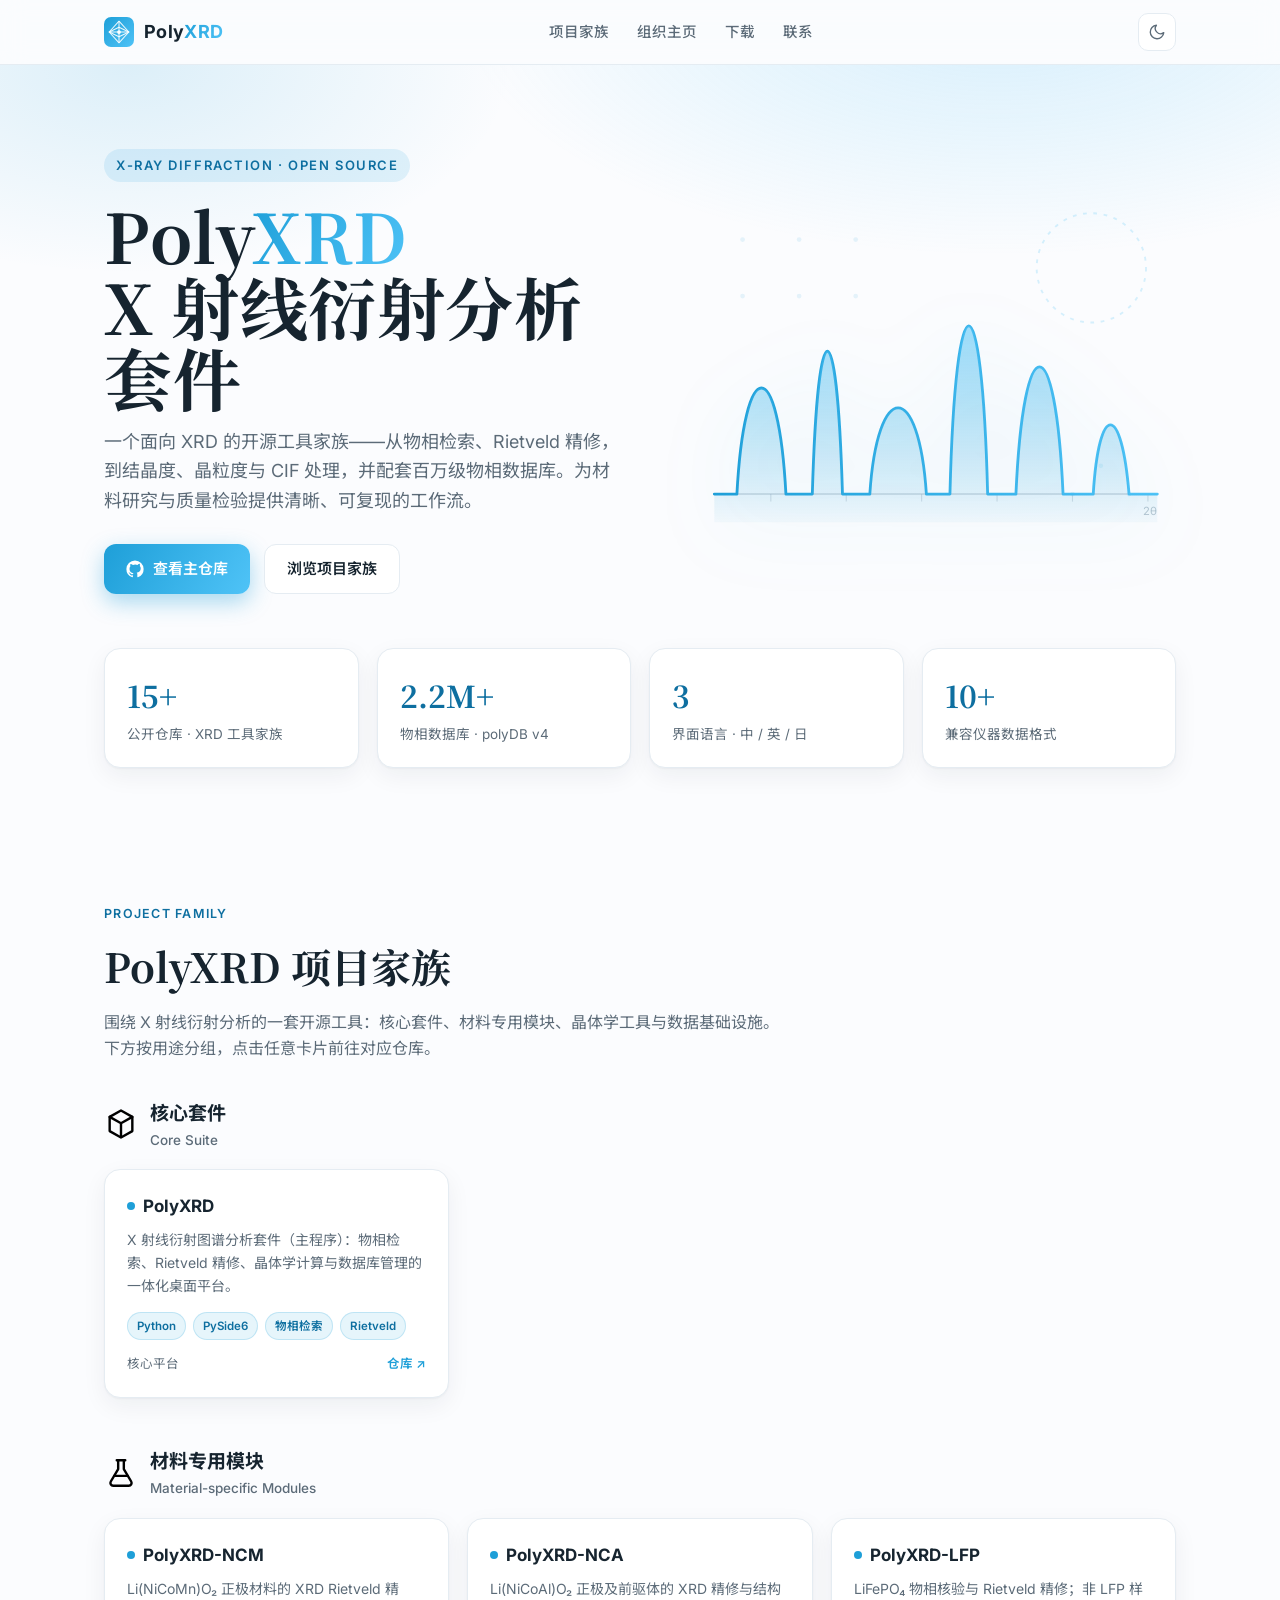
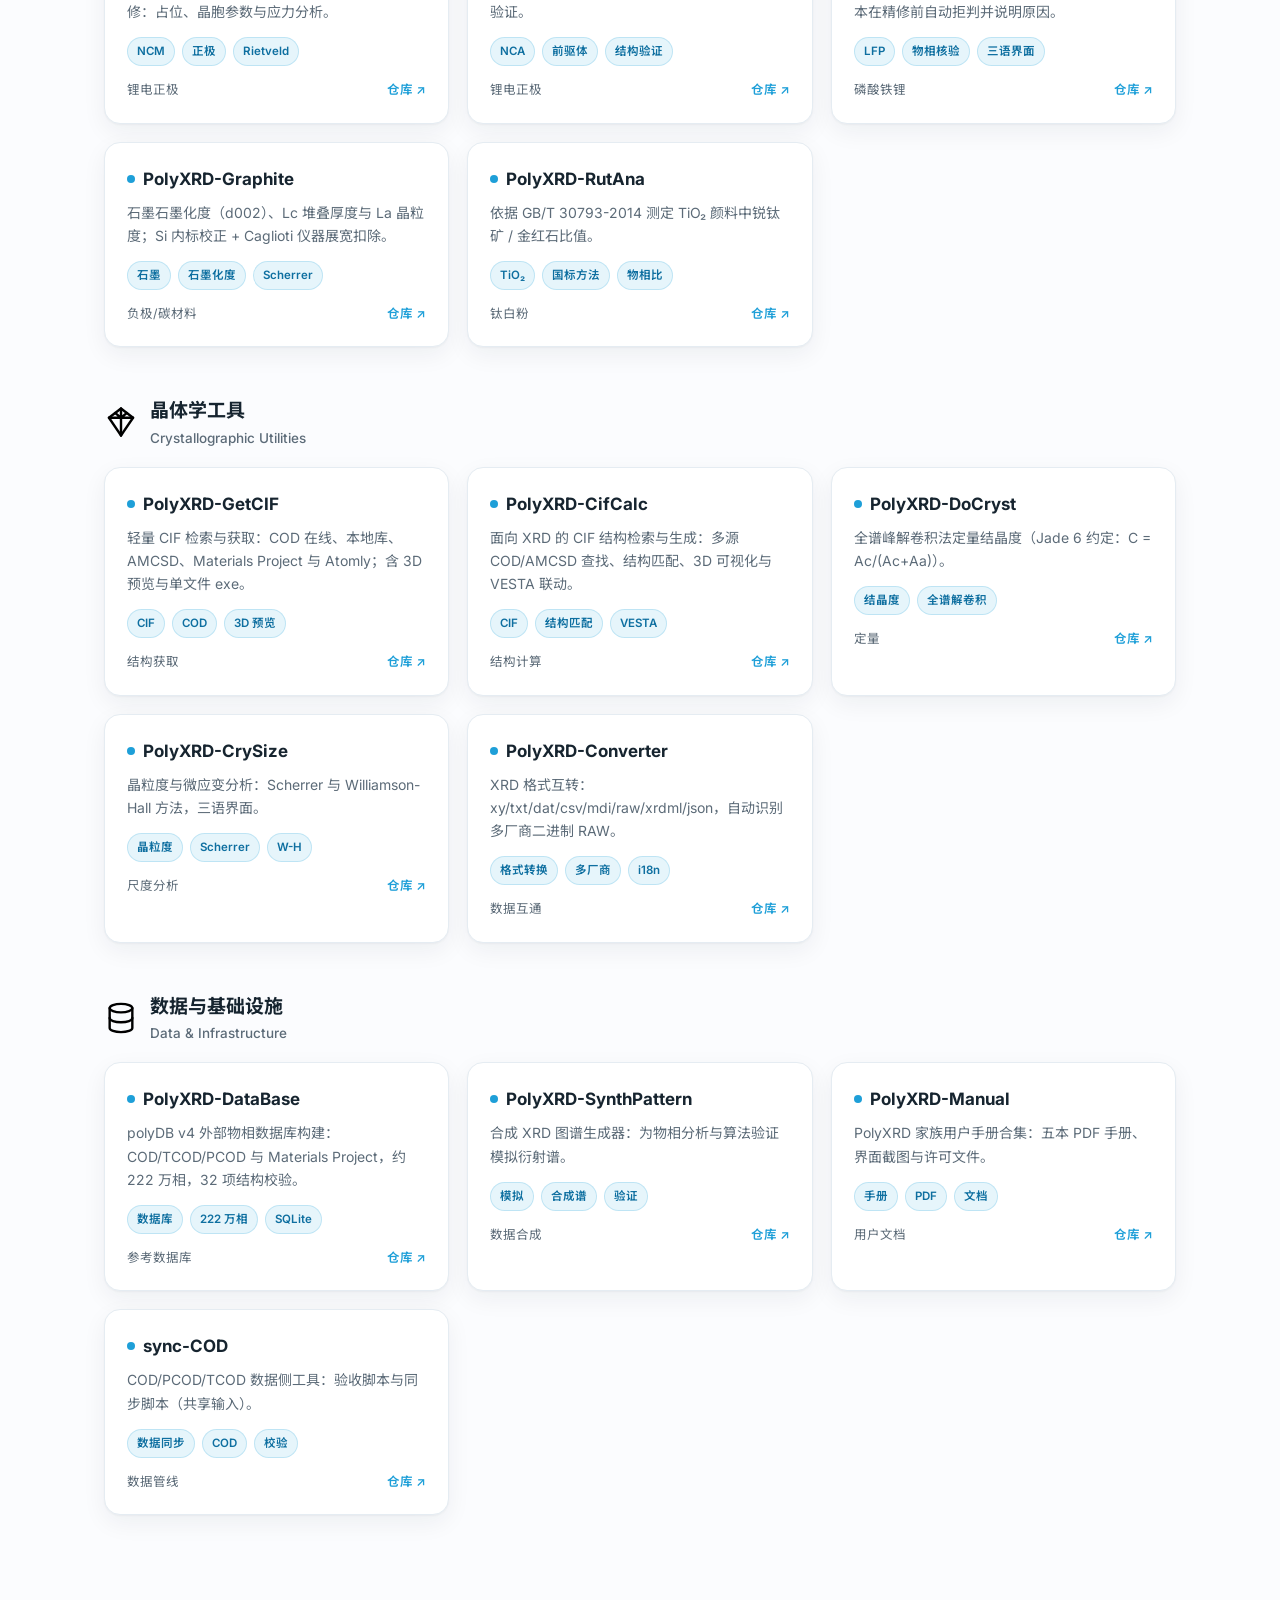
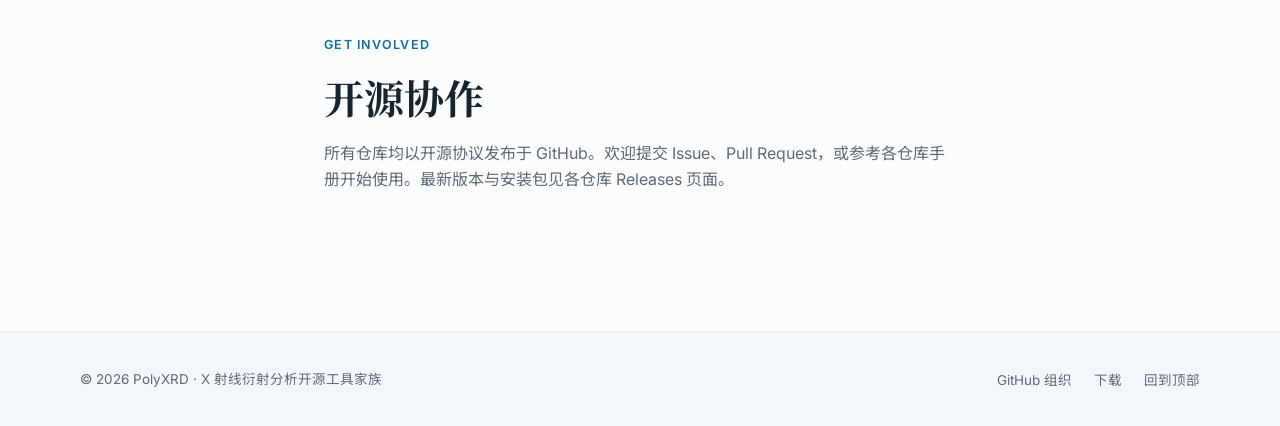
==== index.html @ 83251d1b "Initial site: PolyXRD project family showcase (GitHub Pages) Static site for the PolyXRD open-source" ====
<!DOCTYPE html>
<html lang="zh-CN">
<head>
<meta charset="utf-8">
<meta name="viewport" content="width=device-width, initial-scale=1">
<title>PolyXRD — X 射线衍射分析套件</title>
<meta name="description" content="PolyXRD 是面向 X 射线衍射（XRD）的开源工具家族：物相检索、Rietveld 精修、结晶度、晶粒度与 CIF 处理，配套百万级物相数据库。">
<link rel="icon" href="assets/img/logo.svg">
<link rel="preconnect" href="https://fonts.googleapis.com">
<link rel="preconnect" href="https://fonts.gstatic.com" crossorigin>
<link href="https://fonts.googleapis.com/css2?family=Inter:wght@400;500;600;700&family=Noto+Serif+SC:wght@600;700&family=Noto+Sans+SC:wght@400;500;700&display=swap" rel="stylesheet">
<link rel="stylesheet" href="assets/css/style.css">
</head>
<body>
<header class="site-header">
  <div class="wrap nav">
    <a class="brand" href="#top">
      <img src="assets/img/logo.svg" alt="PolyXRD logo">
      <span>Poly<b>XRD</b></span>
    </a>
    <nav class="nav-links">
      <a href="#projects">项目家族</a>
      <a href="https://github.com/PolyXRD" target="_blank" rel="noopener">组织主页</a>
      <a href="https://github.com/PolyXRD/PolyXRD/releases" target="_blank" rel="noopener">下载</a>
      <a href="#contact">联系</a>
    </nav>
    <button class="theme-btn" id="themeToggle" aria-label="切换主题">
      <svg id="iconMoon" viewBox="0 0 24 24" fill="none" stroke="currentColor" stroke-width="1.8" stroke-linecap="round" stroke-linejoin="round"><path d="M21 12.8A9 9 0 1 1 11.2 3a7 7 0 0 0 9.8 9.8z"/></svg>
    </button>
  </div>
</header>

<main id="top">
  <section class="hero">
    <div class="wrap hero-grid">
      <div class="hero-text reveal">
        <span class="eyebrow">X-Ray Diffraction · Open Source</span>
        <h1>Poly<b class="accent">XRD</b><br>X 射线衍射分析套件</h1>
        <p class="lead">一个面向 XRD 的开源工具家族——从物相检索、Rietveld 精修，到结晶度、晶粒度与 CIF 处理，并配套百万级物相数据库。为材料研究与质量检验提供清晰、可复现的工作流。</p>
        <div class="hero-actions">
          <a class="btn btn-primary" href="https://github.com/PolyXRD/PolyXRD" target="_blank" rel="noopener">
            <svg viewBox="0 0 24 24" width="18" height="18" fill="currentColor"><path d="M12 .5A11.5 11.5 0 0 0 .5 12 11.5 11.5 0 0 0 8.4 23c.6.1.8-.3.8-.6v-2c-3.2.7-3.9-1.4-3.9-1.4-.5-1.3-1.3-1.7-1.3-1.7-1-.7.1-.7.1-.7 1.2.1 1.8 1.2 1.8 1.2 1 1.8 2.7 1.3 3.4 1 .1-.8.4-1.3.7-1.6-2.6-.3-5.3-1.3-5.3-5.7 0-1.3.5-2.3 1.2-3.1-.1-.3-.5-1.5.1-3.1 0 0 1-.3 3.3 1.2a11.5 11.5 0 0 1 6 0C17.3 4.6 18.3 4.9 18.3 4.9c.6 1.6.2 2.8.1 3.1.8.8 1.2 1.8 1.2 3.1 0 4.4-2.7 5.4-5.3 5.7.4.4.8 1.1.8 2.2v3.3c0 .3.2.7.8.6A11.5 11.5 0 0 0 23.5 12 11.5 11.5 0 0 0 12 .5z"/></svg>
            查看主仓库
          </a>
          <a class="btn btn-ghost" href="#projects">浏览项目家族</a>
        </div>
      </div>
      <div class="hero-art reveal">
        <svg viewBox="0 0 520 400" xmlns="http://www.w3.org/2000/svg" role="img" aria-label="XRD diffraction pattern">
          <defs>
            <linearGradient id="area" x1="0" y1="0" x2="0" y2="1">
              <stop offset="0" stop-color="#4FC3F7" stop-opacity=".55"/>
              <stop offset="1" stop-color="#1E9FD8" stop-opacity=".04"/>
            </linearGradient>
            <linearGradient id="stroke" x1="0" y1="0" x2="1" y2="0">
              <stop offset="0" stop-color="#1E9FD8"/>
              <stop offset="1" stop-color="#4FC3F7"/>
            </linearGradient>
          </defs>
          <!-- faint lattice dots -->
          <g fill="#1E9FD8" opacity=".10">
            <circle cx="60" cy="60" r="2.5"/><circle cx="120" cy="60" r="2.5"/><circle cx="180" cy="60" r="2.5"/>
            <circle cx="60" cy="120" r="2.5"/><circle cx="120" cy="120" r="2.5"/><circle cx="180" cy="120" r="2.5"/>
            <circle cx="440" cy="300" r="2.5"/><circle cx="470" cy="330" r="2.5"/><circle cx="410" cy="330" r="2.5"/>
          </g>
          <!-- diffraction ring -->
          <circle cx="430" cy="90" r="58" fill="none" stroke="#4FC3F7" stroke-opacity=".22" stroke-width="2" stroke-dasharray="4 7"/>
          <!-- axis -->
          <line x1="30" y1="330" x2="500" y2="330" stroke="#9FB0BD" stroke-opacity=".5" stroke-width="1.5"/>
          <g stroke="#9FB0BD" stroke-opacity=".4" stroke-width="1.2">
            <line x1="90" y1="330" x2="90" y2="338"/><line x1="170" y1="330" x2="170" y2="338"/>
            <line x1="250" y1="330" x2="250" y2="338"/><line x1="330" y1="330" x2="330" y2="338"/>
            <line x1="410" y1="330" x2="410" y2="338"/><line x1="490" y1="330" x2="490" y2="338"/>
          </g>
          <text x="500" y="352" text-anchor="end" font-family="Inter,sans-serif" font-size="12" fill="#9FB0BD" opacity=".7">2θ</text>
          <!-- diffraction pattern -->
          <path d="M30,330 L54,330 C62,180 98,180 106,330 L134,330 C140,128 160,128 166,330 L195,330 C203,208 247,208 255,330 L280,330 C286,92 314,92 320,330 L350,330 C358,150 392,150 400,330 L432,330 C438,232 462,232 470,330 L500,330"
                fill="none" stroke="url(#stroke)" stroke-width="3" stroke-linecap="round" stroke-linejoin="round"/>
          <path d="M30,330 L54,330 C62,180 98,180 106,330 L134,330 C140,128 160,128 166,330 L195,330 C203,208 247,208 255,330 L280,330 C286,92 314,92 320,330 L350,330 C358,150 392,150 400,330 L432,330 C438,232 462,232 470,330 L500,330 L500,360 L30,360 Z"
                fill="url(#area)" stroke="none"/>
        </svg>
      </div>
    </div>

    <div class="wrap stats reveal">
      <div class="stat"><div class="num">15+</div><div class="lbl">公开仓库 · XRD 工具家族</div></div>
      <div class="stat"><div class="num">2.2M+</div><div class="lbl">物相数据库 · polyDB v4</div></div>
      <div class="stat"><div class="num">3</div><div class="lbl">界面语言 · 中 / 英 / 日</div></div>
      <div class="stat"><div class="num">10+</div><div class="lbl">兼容仪器数据格式</div></div>
    </div>
  </section>

  <section class="block" id="projects">
    <div class="wrap">
      <div class="section-head reveal">
        <div class="kicker">Project Family</div>
        <h2>PolyXRD 项目家族</h2>
        <p>围绕 X 射线衍射分析的一套开源工具：核心套件、材料专用模块、晶体学工具与数据基础设施。下方按用途分组，点击任意卡片前往对应仓库。</p>
      </div>

      <!-- Core -->
      <div class="group reveal">
        <div class="group-title">
          <img class="ic" src="assets/img/icon-core.svg" alt="">
          <div><h3>核心套件</h3><div class="sub">Core Suite</div></div>
        </div>
        <div class="cards">
          <div class="card">
            <h4><span class="dot"></span>PolyXRD</h4>
            <p>X 射线衍射图谱分析套件（主程序）：物相检索、Rietveld 精修、晶体学计算与数据库管理的一体化桌面平台。</p>
            <div class="chips"><span class="chip">Python</span><span class="chip">PySide6</span><span class="chip">物相检索</span><span class="chip">Rietveld</span></div>
            <div class="meta"><span>核心平台</span><a href="https://github.com/PolyXRD/PolyXRD" target="_blank" rel="noopener">仓库 ↗</a></div>
          </div>
        </div>
      </div>

      <!-- Material modules -->
      <div class="group reveal">
        <div class="group-title">
          <img class="ic" src="assets/img/icon-material.svg" alt="">
          <div><h3>材料专用模块</h3><div class="sub">Material-specific Modules</div></div>
        </div>
        <div class="cards">
          <div class="card">
            <h4><span class="dot"></span>PolyXRD-NCM</h4>
            <p>Li(NiCoMn)O₂ 正极材料的 XRD Rietveld 精修：占位、晶胞参数与应力分析。</p>
            <div class="chips"><span class="chip">NCM</span><span class="chip">正极</span><span class="chip">Rietveld</span></div>
            <div class="meta"><span>锂电正极</span><a href="https://github.com/PolyXRD/PolyXRD-NCM" target="_blank" rel="noopener">仓库 ↗</a></div>
          </div>
          <div class="card">
            <h4><span class="dot"></span>PolyXRD-NCA</h4>
            <p>Li(NiCoAl)O₂ 正极及前驱体的 XRD 精修与结构验证。</p>
            <div class="chips"><span class="chip">NCA</span><span class="chip">前驱体</span><span class="chip">结构验证</span></div>
            <div class="meta"><span>锂电正极</span><a href="https://github.com/PolyXRD/PolyXRD-NCA" target="_blank" rel="noopener">仓库 ↗</a></div>
          </div>
          <div class="card">
            <h4><span class="dot"></span>PolyXRD-LFP</h4>
            <p>LiFePO₄ 物相核验与 Rietveld 精修；非 LFP 样本在精修前自动拒判并说明原因。</p>
            <div class="chips"><span class="chip">LFP</span><span class="chip">物相核验</span><span class="chip">三语界面</span></div>
            <div class="meta"><span>磷酸铁锂</span><a href="https://github.com/PolyXRD/PolyXRD-LFP" target="_blank" rel="noopener">仓库 ↗</a></div>
          </div>
          <div class="card">
            <h4><span class="dot"></span>PolyXRD-Graphite</h4>
            <p>石墨石墨化度（d002）、Lc 堆叠厚度与 La 晶粒度；Si 内标校正 + Caglioti 仪器展宽扣除。</p>
            <div class="chips"><span class="chip">石墨</span><span class="chip">石墨化度</span><span class="chip">Scherrer</span></div>
            <div class="meta"><span>负极/碳材料</span><a href="https://github.com/PolyXRD/PolyXRD-Graphite" target="_blank" rel="noopener">仓库 ↗</a></div>
          </div>
          <div class="card">
            <h4><span class="dot"></span>PolyXRD-RutAna</h4>
            <p>依据 GB/T 30793-2014 测定 TiO₂ 颜料中锐钛矿 / 金红石比值。</p>
            <div class="chips"><span class="chip">TiO₂</span><span class="chip">国标方法</span><span class="chip">物相比</span></div>
            <div class="meta"><span>钛白粉</span><a href="https://github.com/PolyXRD/PolyXRD-RutAna" target="_blank" rel="noopener">仓库 ↗</a></div>
          </div>
        </div>
      </div>

      <!-- Crystallographic utilities -->
      <div class="group reveal">
        <div class="group-title">
          <img class="ic" src="assets/img/icon-crystal.svg" alt="">
          <div><h3>晶体学工具</h3><div class="sub">Crystallographic Utilities</div></div>
        </div>
        <div class="cards">
          <div class="card">
            <h4><span class="dot"></span>PolyXRD-GetCIF</h4>
            <p>轻量 CIF 检索与获取：COD 在线、本地库、AMCSD、Materials Project 与 Atomly；含 3D 预览与单文件 exe。</p>
            <div class="chips"><span class="chip">CIF</span><span class="chip">COD</span><span class="chip">3D 预览</span></div>
            <div class="meta"><span>结构获取</span><a href="https://github.com/PolyXRD/PolyXRD-GetCIF" target="_blank" rel="noopener">仓库 ↗</a></div>
          </div>
          <div class="card">
            <h4><span class="dot"></span>PolyXRD-CifCalc</h4>
            <p>面向 XRD 的 CIF 结构检索与生成：多源 COD/AMCSD 查找、结构匹配、3D 可视化与 VESTA 联动。</p>
            <div class="chips"><span class="chip">CIF</span><span class="chip">结构匹配</span><span class="chip">VESTA</span></div>
            <div class="meta"><span>结构计算</span><a href="https://github.com/PolyXRD/PolyXRD-CifCalc" target="_blank" rel="noopener">仓库 ↗</a></div>
          </div>
          <div class="card">
            <h4><span class="dot"></span>PolyXRD-DoCryst</h4>
            <p>全谱峰解卷积法定量结晶度（Jade 6 约定：C = Ac/(Ac+Aa)）。</p>
            <div class="chips"><span class="chip">结晶度</span><span class="chip">全谱解卷积</span></div>
            <div class="meta"><span>定量</span><a href="https://github.com/PolyXRD/PolyXRD-DoCryst" target="_blank" rel="noopener">仓库 ↗</a></div>
          </div>
          <div class="card">
            <h4><span class="dot"></span>PolyXRD-CrySize</h4>
            <p>晶粒度与微应变分析：Scherrer 与 Williamson-Hall 方法，三语界面。</p>
            <div class="chips"><span class="chip">晶粒度</span><span class="chip">Scherrer</span><span class="chip">W-H</span></div>
            <div class="meta"><span>尺度分析</span><a href="https://github.com/PolyXRD/PolyXRD-CrySize" target="_blank" rel="noopener">仓库 ↗</a></div>
          </div>
          <div class="card">
            <h4><span class="dot"></span>PolyXRD-Converter</h4>
            <p>XRD 格式互转：xy/txt/dat/csv/mdi/raw/xrdml/json，自动识别多厂商二进制 RAW。</p>
            <div class="chips"><span class="chip">格式转换</span><span class="chip">多厂商</span><span class="chip">i18n</span></div>
            <div class="meta"><span>数据互通</span><a href="https://github.com/PolyXRD/PolyXRD-Converter" target="_blank" rel="noopener">仓库 ↗</a></div>
          </div>
        </div>
      </div>

      <!-- Data & infrastructure -->
      <div class="group reveal">
        <div class="group-title">
          <img class="ic" src="assets/img/icon-data.svg" alt="">
          <div><h3>数据与基础设施</h3><div class="sub">Data &amp; Infrastructure</div></div>
        </div>
        <div class="cards">
          <div class="card">
            <h4><span class="dot"></span>PolyXRD-DataBase</h4>
            <p>polyDB v4 外部物相数据库构建：COD/TCOD/PCOD 与 Materials Project，约 222 万相，32 项结构校验。</p>
            <div class="chips"><span class="chip">数据库</span><span class="chip">222 万相</span><span class="chip">SQLite</span></div>
            <div class="meta"><span>参考数据库</span><a href="https://github.com/PolyXRD/PolyXRD-DataBase" target="_blank" rel="noopener">仓库 ↗</a></div>
          </div>
          <div class="card">
            <h4><span class="dot"></span>PolyXRD-SynthPattern</h4>
            <p>合成 XRD 图谱生成器：为物相分析与算法验证模拟衍射谱。</p>
            <div class="chips"><span class="chip">模拟</span><span class="chip">合成谱</span><span class="chip">验证</span></div>
            <div class="meta"><span>数据合成</span><a href="https://github.com/PolyXRD/PolyXRD-SynthPattern" target="_blank" rel="noopener">仓库 ↗</a></div>
          </div>
          <div class="card">
            <h4><span class="dot"></span>PolyXRD-Manual</h4>
            <p>PolyXRD 家族用户手册合集：五本 PDF 手册、界面截图与许可文件。</p>
            <div class="chips"><span class="chip">手册</span><span class="chip">PDF</span><span class="chip">文档</span></div>
            <div class="meta"><span>用户文档</span><a href="https://github.com/PolyXRD/PolyXRD-Manual" target="_blank" rel="noopener">仓库 ↗</a></div>
          </div>
          <div class="card">
            <h4><span class="dot"></span>sync-COD</h4>
            <p>COD/PCOD/TCOD 数据侧工具：验收脚本与同步脚本（共享输入）。</p>
            <div class="chips"><span class="chip">数据同步</span><span class="chip">COD</span><span class="chip">校验</span></div>
            <div class="meta"><span>数据管线</span><a href="https://github.com/PolyXRD/sync-COD" target="_blank" rel="noopener">仓库 ↗</a></div>
          </div>
        </div>
      </div>
    </div>
  </section>

  <section class="block" id="contact" style="padding-top:0">
    <div class="wrap section-head reveal">
      <div class="kicker">Get Involved</div>
      <h2>开源协作</h2>
      <p>所有仓库均以开源协议发布于 GitHub。欢迎提交 Issue、Pull Request，或参考各仓库手册开始使用。最新版本与安装包见各仓库 Releases 页面。</p>
    </div>
  </section>
</main>

<footer class="site-footer">
  <div class="wrap foot">
    <div class="copy">© <span id="year"></span> PolyXRD · X 射线衍射分析开源工具家族</div>
    <div>
      <a href="https://github.com/PolyXRD" target="_blank" rel="noopener">GitHub 组织</a>
      <a href="https://github.com/PolyXRD/PolyXRD/releases" target="_blank" rel="noopener">下载</a>
      <a href="#top">回到顶部</a>
    </div>
  </div>
</footer>

<script src="assets/js/main.js"></script>
</body>
</html>
---- assets/css/style.css ----
/* ===== PolyXRD site — elegant, minimal, responsive ===== */
:root{
  --bg:#FBFCFE; --surface:#FFFFFF; --surface-2:#F3F7FB;
  --text:#16242F; --muted:#5C6B78; --border:#E5ECF2;
  --brand:#1E9FD8; --brand-2:#4FC3F7; --brand-ink:#0E6FA0;
  --shadow:0 1px 2px rgba(16,36,47,.04),0 8px 24px rgba(16,36,47,.06);
  --shadow-lg:0 12px 40px rgba(16,36,47,.10);
  --radius:16px; --maxw:1120px;
  --serif:"Noto Serif SC",Georgia,"Songti SC",serif;
  --sans:"Inter","Noto Sans SC",system-ui,-apple-system,"Segoe UI",Roboto,"PingFang SC","Microsoft YaHei",sans-serif;
}
[data-theme="dark"]{
  --bg:#0E151B; --surface:#151F27; --surface-2:#1B2730;
  --text:#E7EEF3; --muted:#9FB0BD; --border:#243340;
  --brand:#49B6EE; --brand-2:#7FD5F9; --brand-ink:#9BDCF7;
  --shadow:0 1px 2px rgba(0,0,0,.3),0 10px 30px rgba(0,0,0,.35);
  --shadow-lg:0 16px 50px rgba(0,0,0,.5);
}
*{box-sizing:border-box}
html{scroll-behavior:smooth}
body{
  margin:0;font-family:var(--sans);background:var(--bg);color:var(--text);
  line-height:1.65;-webkit-font-smoothing:antialiased;transition:background .3s,color .3s;
}
a{color:inherit;text-decoration:none}
.wrap{max-width:var(--maxw);margin:0 auto;padding:0 24px}

/* header */
.site-header{position:sticky;top:0;z-index:50;backdrop-filter:saturate(160%) blur(12px);
  background:color-mix(in srgb,var(--bg) 82%,transparent);
  border-bottom:1px solid var(--border);transition:background .3s,border-color .3s}
.nav{display:flex;align-items:center;justify-content:space-between;height:64px}
.brand{display:flex;align-items:center;gap:10px;font-weight:700;font-size:18px;letter-spacing:.3px}
.brand img{width:30px;height:30px}
.brand b{background:linear-gradient(120deg,var(--brand),var(--brand-2));-webkit-background-clip:text;background-clip:text;color:transparent}
.nav-links{display:flex;gap:28px;align-items:center}
.nav-links a{color:var(--muted);font-size:14.5px;font-weight:500;transition:color .2s}
.nav-links a:hover{color:var(--brand)}
.theme-btn{width:38px;height:38px;border-radius:10px;border:1px solid var(--border);
  background:var(--surface);cursor:pointer;display:grid;place-items:center;color:var(--muted);transition:.2s}
.theme-btn:hover{color:var(--brand);border-color:var(--brand)}
.theme-btn svg{width:18px;height:18px}

/* hero */
.hero{position:relative;overflow:hidden;padding:84px 0 64px}
.hero::before{content:"";position:absolute;inset:0;
  background:radial-gradient(900px 420px at 78% -8%,color-mix(in srgb,var(--brand-2) 22%,transparent),transparent 60%),
             radial-gradient(700px 380px at 10% 0%,color-mix(in srgb,var(--brand) 14%,transparent),transparent 55%);
  pointer-events:none}
.hero-grid{position:relative;display:grid;grid-template-columns:1.05fr .95fr;gap:40px;align-items:center}
.eyebrow{display:inline-flex;align-items:center;gap:8px;font-size:13px;font-weight:600;letter-spacing:.12em;
  text-transform:uppercase;color:var(--brand-ink);background:color-mix(in srgb,var(--brand) 12%,transparent);
  padding:6px 12px;border-radius:999px}
.hero h1{font-family:var(--serif);font-weight:700;font-size:clamp(40px,6vw,68px);line-height:1.04;margin:18px 0 14px;letter-spacing:.5px}
.hero h1 .accent{background:linear-gradient(120deg,var(--brand),var(--brand-2));-webkit-background-clip:text;background-clip:text;color:transparent}
.hero p.lead{font-size:18px;color:var(--muted);max-width:520px;margin:0 0 28px}
.hero-actions{display:flex;gap:14px;flex-wrap:wrap}
.btn{display:inline-flex;align-items:center;gap:9px;padding:12px 22px;border-radius:12px;font-weight:600;font-size:15px;transition:.2s;cursor:pointer}
.btn-primary{background:linear-gradient(120deg,var(--brand),var(--brand-2));color:#fff;box-shadow:0 8px 22px color-mix(in srgb,var(--brand) 38%,transparent)}
.btn-primary:hover{transform:translateY(-2px);box-shadow:0 12px 30px color-mix(in srgb,var(--brand) 45%,transparent)}
.btn-ghost{border:1px solid var(--border);background:var(--surface);color:var(--text)}
.btn-ghost:hover{border-color:var(--brand);color:var(--brand)}
.hero-art{position:relative}
.hero-art svg{width:100%;height:auto;display:block;filter:drop-shadow(0 18px 40px color-mix(in srgb,var(--brand) 18%,transparent))}

/* stats */
.stats{display:grid;grid-template-columns:repeat(4,1fr);gap:18px;margin-top:54px}
.stat{background:var(--surface);border:1px solid var(--border);border-radius:var(--radius);padding:22px;box-shadow:var(--shadow)}
.stat .num{font-family:var(--serif);font-size:30px;font-weight:700;color:var(--brand-ink)}
.stat .lbl{color:var(--muted);font-size:13.5px;margin-top:2px}

/* sections */
section.block{padding:72px 0}
.section-head{margin-bottom:36px;max-width:680px}
.section-head .kicker{color:var(--brand-ink);font-weight:600;letter-spacing:.1em;text-transform:uppercase;font-size:12.5px}
.section-head h2{font-family:var(--serif);font-size:clamp(28px,3.4vw,40px);margin:8px 0 10px;font-weight:700}
.section-head p{color:var(--muted);font-size:16px;margin:0}

.group{margin-bottom:48px}
.group-title{display:flex;align-items:center;gap:12px;margin-bottom:18px}
.group-title .ic{width:34px;height:34px;flex:none;color:var(--brand)}
.group-title h3{font-size:19px;margin:0;font-weight:700}
.group-title .sub{color:var(--muted);font-size:13.5px;font-weight:500}

.cards{display:grid;grid-template-columns:repeat(3,1fr);gap:18px}
.card{background:var(--surface);border:1px solid var(--border);border-radius:var(--radius);padding:22px;
  box-shadow:var(--shadow);transition:transform .25s,box-shadow .25s,border-color .25s;position:relative;overflow:hidden}
.card::after{content:"";position:absolute;left:0;top:0;height:3px;width:0;background:linear-gradient(90deg,var(--brand),var(--brand-2));transition:width .3s}
.card:hover{transform:translateY(-4px);box-shadow:var(--shadow-lg);border-color:color-mix(in srgb,var(--brand) 45%,var(--border))}
.card:hover::after{width:100%}
.card h4{margin:0 0 8px;font-size:17px;font-weight:700;display:flex;align-items:center;gap:8px}
.card h4 .dot{width:8px;height:8px;border-radius:50%;background:var(--brand);flex:none}
.card p{color:var(--muted);font-size:14px;margin:0 0 14px;min-height:42px}
.chips{display:flex;flex-wrap:wrap;gap:7px}
.chip{font-size:11.5px;font-weight:600;color:var(--brand-ink);background:color-mix(in srgb,var(--brand) 11%,transparent);
  padding:4px 9px;border-radius:999px;border:1px solid color-mix(in srgb,var(--brand) 20%,transparent)}
.card .meta{display:flex;align-items:center;justify-content:space-between;margin-top:14px;font-size:12.5px;color:var(--muted)}
.card .meta a{color:var(--brand);font-weight:600}

/* footer */
.site-footer{border-top:1px solid var(--border);background:var(--surface-2);margin-top:30px}
.foot{display:flex;flex-wrap:wrap;gap:24px;justify-content:space-between;align-items:center;padding:34px 0}
.foot .copy{color:var(--muted);font-size:13.5px}
.foot a{color:var(--muted);font-size:13.5px;margin-left:18px}
.foot a:hover{color:var(--brand)}

.reveal{opacity:0;transform:translateY(18px);transition:opacity .6s ease,transform .6s ease}
.reveal.in{opacity:1;transform:none}

@media(max-width:900px){
  .hero-grid{grid-template-columns:1fr;gap:28px}
  .hero-art{order:-1;max-width:420px}
  .cards{grid-template-columns:1fr 1fr}
  .stats{grid-template-columns:1fr 1fr}
  .nav-links{display:none}
}
@media(max-width:560px){
  .cards{grid-template-columns:1fr}
  .stats{grid-template-columns:1fr 1fr}
  .hero{padding:54px 0 40px}
}
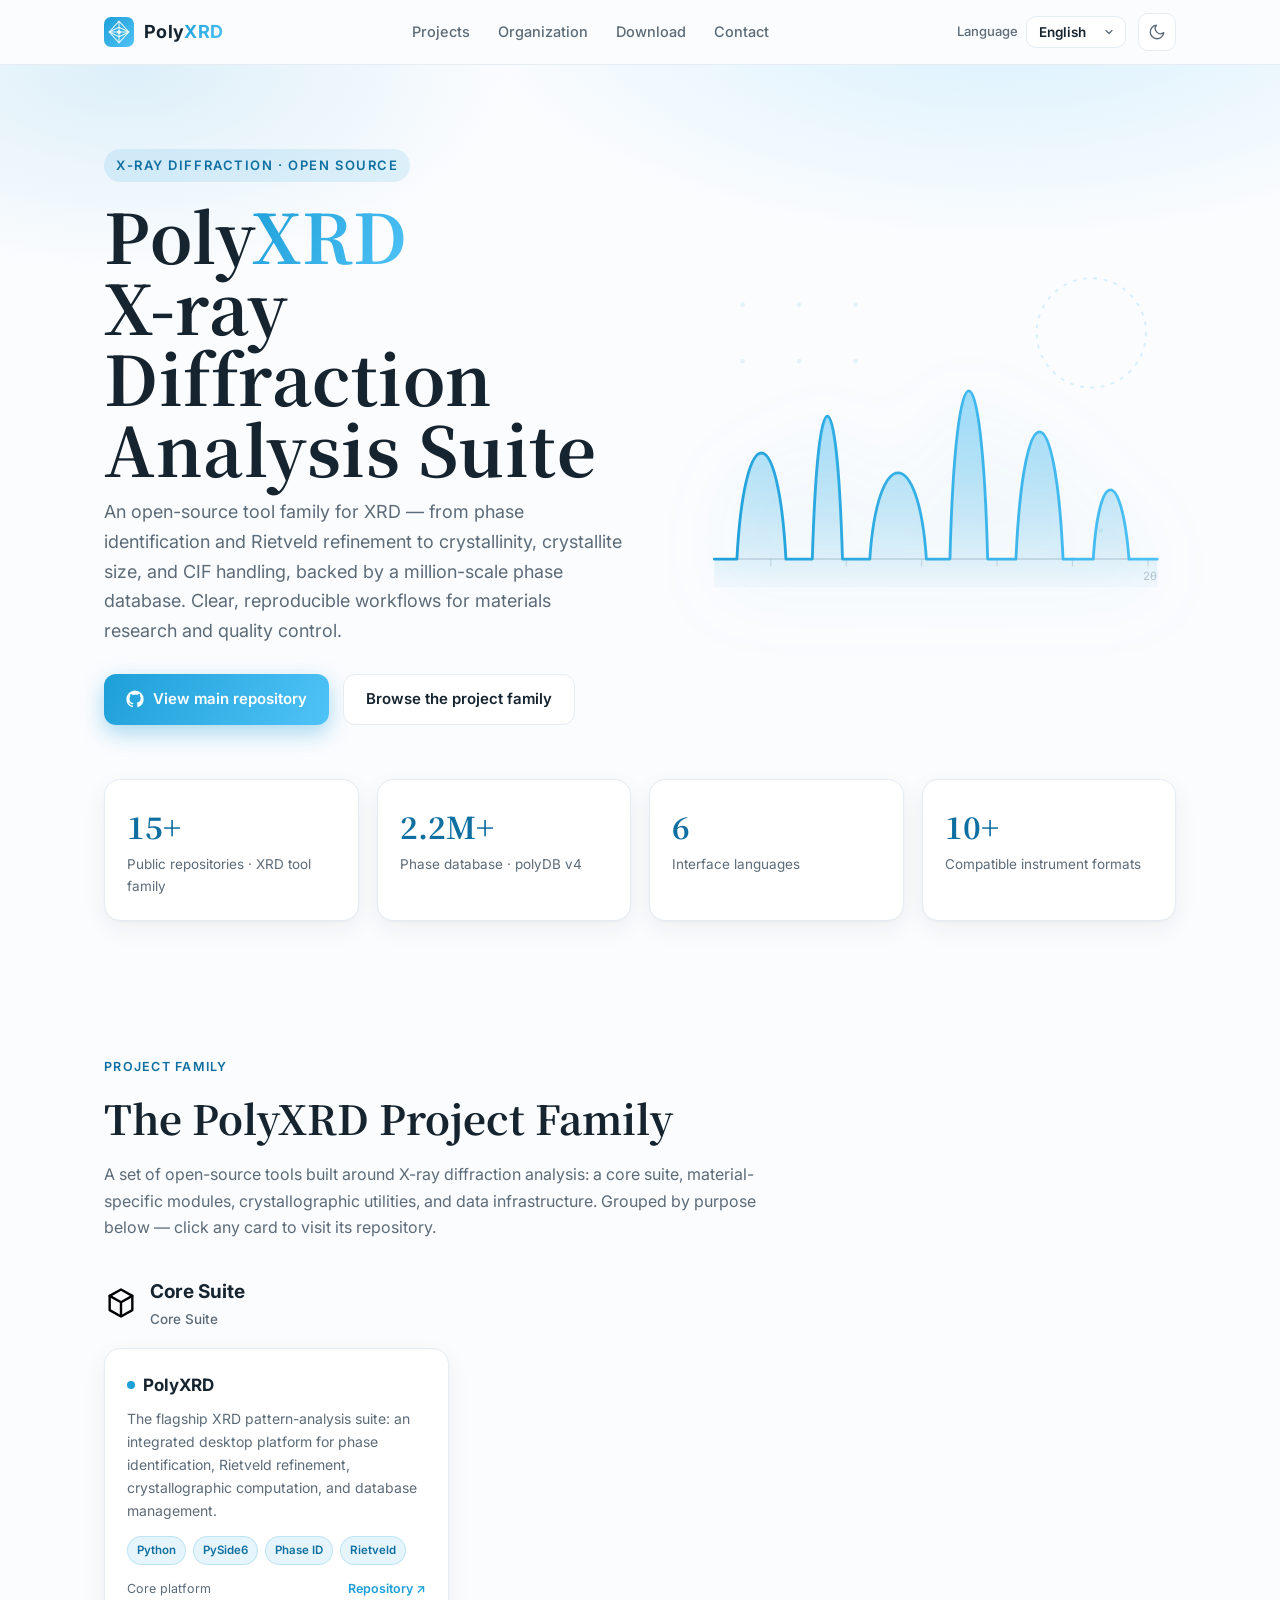
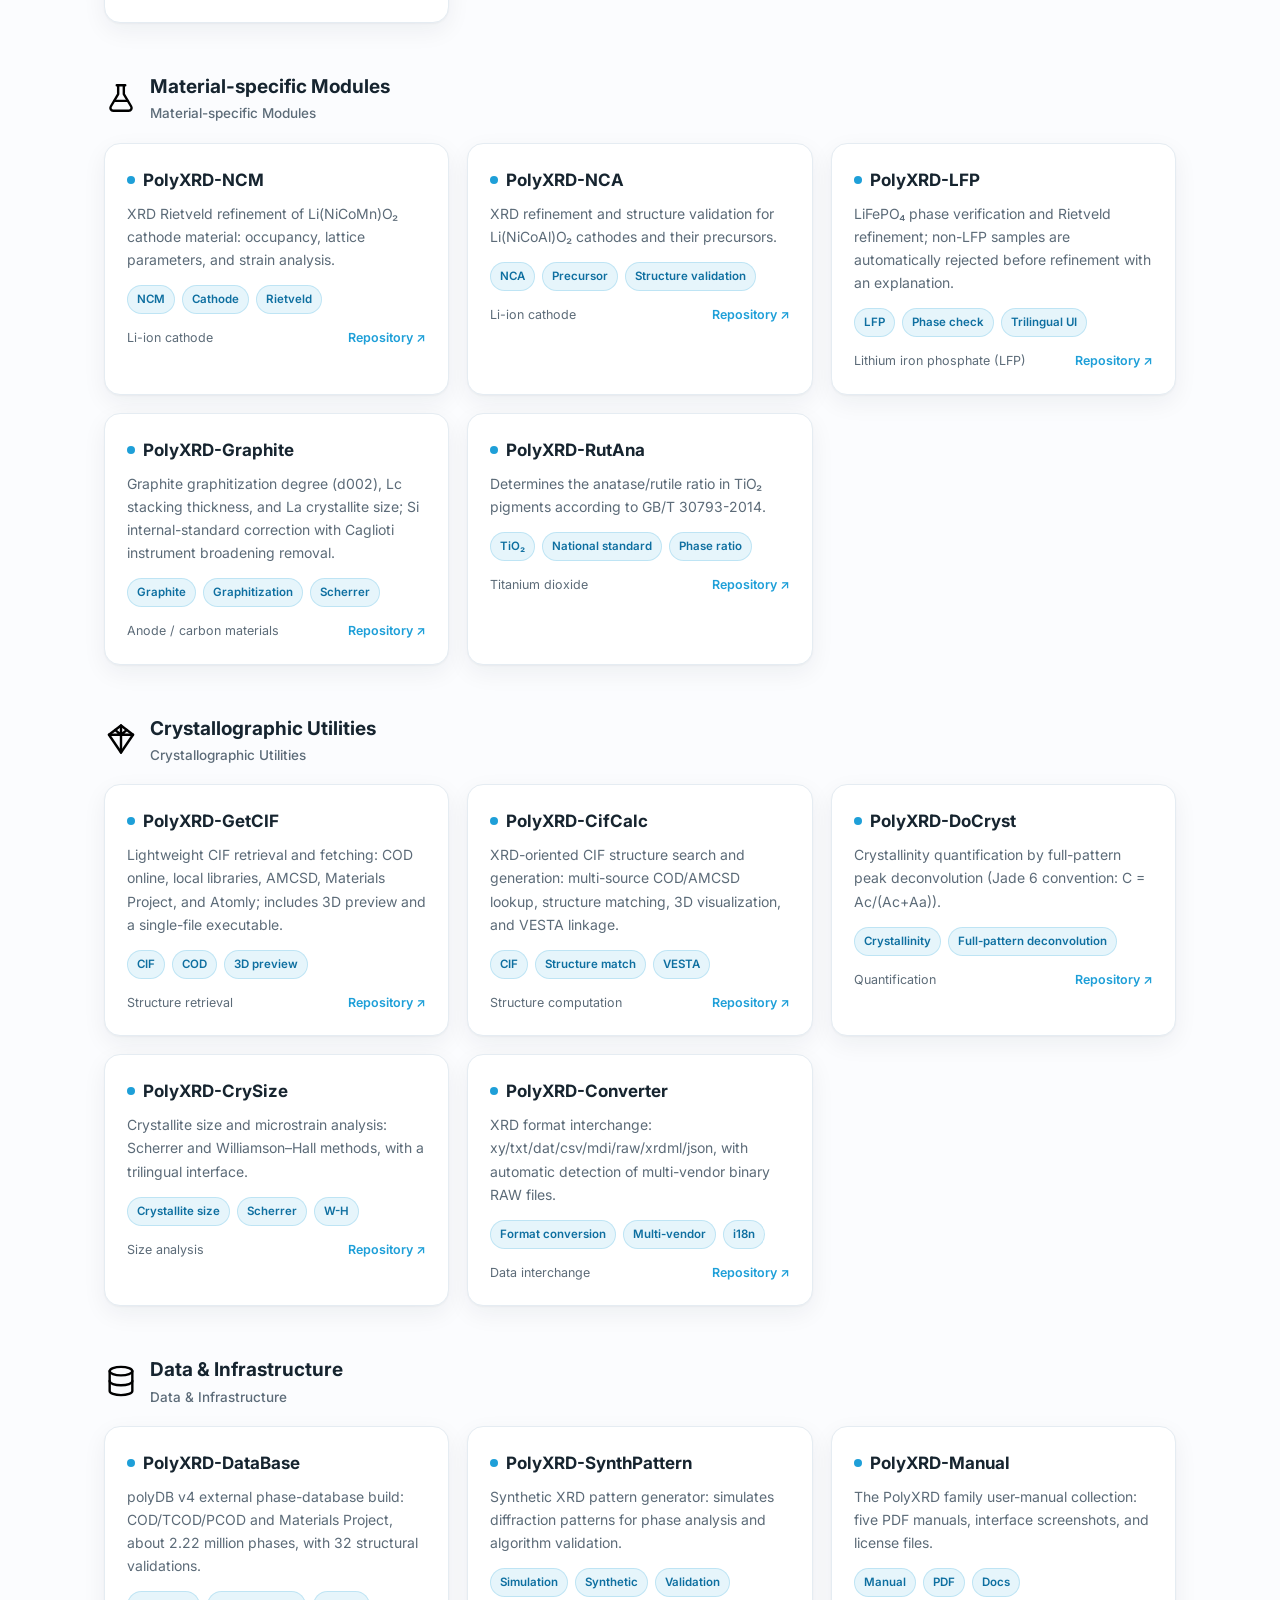
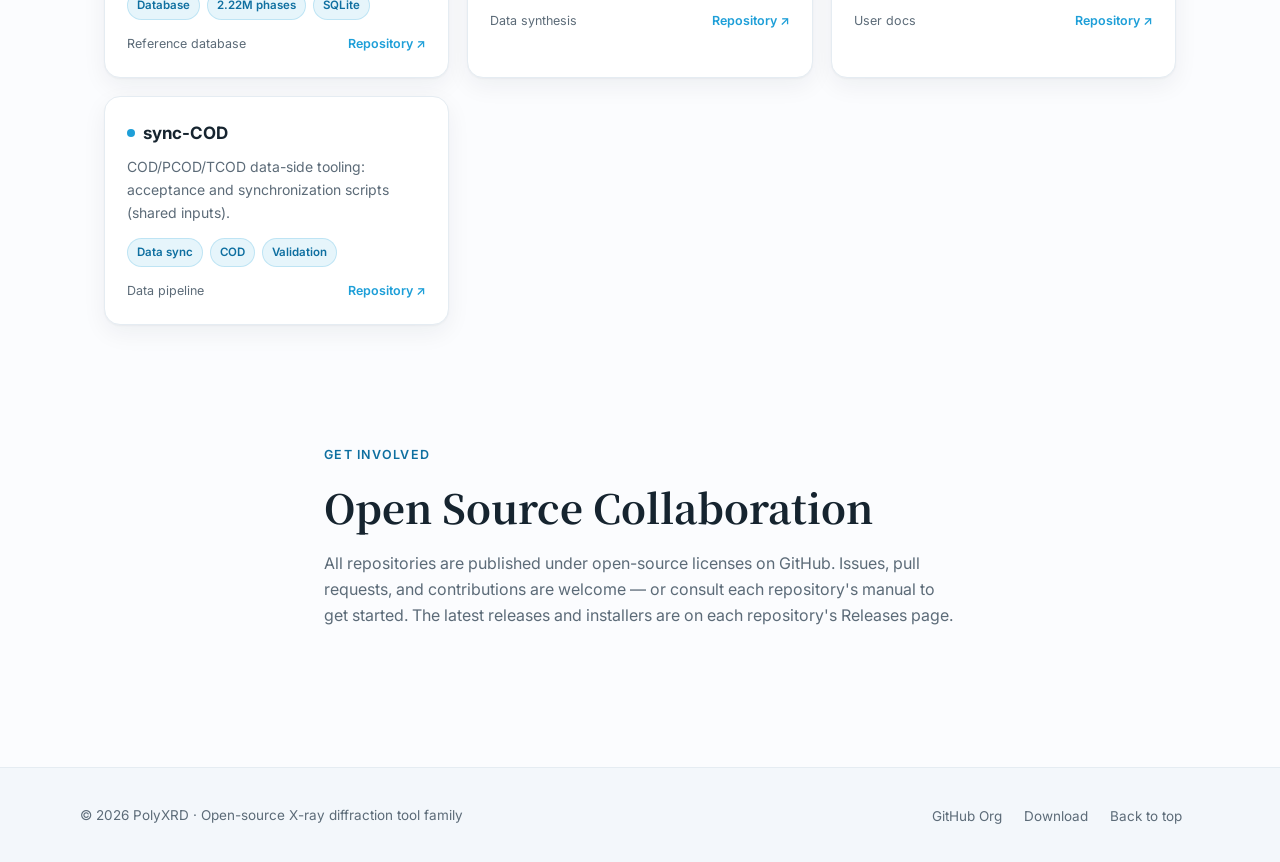
==== commit 1c9a1e5d: "Add multilingual UI (en/zh/ja/de/fr/ar) with language switcher and RTL support Default language is E" ====
--- a/index.html
+++ b/index.html
@@ -1,14 +1,14 @@
 <!DOCTYPE html>
-<html lang="zh-CN">
+<html lang="en">
 <head>
 <meta charset="utf-8">
 <meta name="viewport" content="width=device-width, initial-scale=1">
-<title>PolyXRD — X 射线衍射分析套件</title>
-<meta name="description" content="PolyXRD 是面向 X 射线衍射（XRD）的开源工具家族：物相检索、Rietveld 精修、结晶度、晶粒度与 CIF 处理，配套百万级物相数据库。">
+<title data-i18n="meta_title">PolyXRD — X-ray Diffraction Analysis Suite</title>
+<meta name="description" data-i18n-attr="content:meta_desc" content="PolyXRD is an open-source family of tools for X-ray diffraction (XRD): phase identification, Rietveld refinement, crystallinity, crystallite size, and CIF handling, backed by a million-scale phase database.">
 <link rel="icon" href="assets/img/logo.svg">
 <link rel="preconnect" href="https://fonts.googleapis.com">
 <link rel="preconnect" href="https://fonts.gstatic.com" crossorigin>
-<link href="https://fonts.googleapis.com/css2?family=Inter:wght@400;500;600;700&family=Noto+Serif+SC:wght@600;700&family=Noto+Sans+SC:wght@400;500;700&display=swap" rel="stylesheet">
+<link href="https://fonts.googleapis.com/css2?family=Inter:wght@400;500;600;700&family=Noto+Serif+SC:wght@600;700&family=Noto+Sans+SC:wght@400;500;700&family=Noto+Sans+JP:wght@400;500;700&family=Noto+Sans+Arabic:wght@400;500;700&display=swap" rel="stylesheet">
 <link rel="stylesheet" href="assets/css/style.css">
 </head>
 <body>
@@ -19,14 +19,27 @@
       <span>Poly<b>XRD</b></span>
     </a>
     <nav class="nav-links">
-      <a href="#projects">项目家族</a>
-      <a href="https://github.com/PolyXRD" target="_blank" rel="noopener">组织主页</a>
-      <a href="https://github.com/PolyXRD/PolyXRD/releases" target="_blank" rel="noopener">下载</a>
-      <a href="#contact">联系</a>
+      <a href="#projects" data-i18n="nav_projects">Projects</a>
+      <a href="https://github.com/PolyXRD" target="_blank" rel="noopener" data-i18n="nav_org">Organization</a>
+      <a href="https://github.com/PolyXRD/PolyXRD/releases" target="_blank" rel="noopener" data-i18n="nav_download">Download</a>
+      <a href="#contact" data-i18n="nav_contact">Contact</a>
     </nav>
-    <button class="theme-btn" id="themeToggle" aria-label="切换主题">
-      <svg id="iconMoon" viewBox="0 0 24 24" fill="none" stroke="currentColor" stroke-width="1.8" stroke-linecap="round" stroke-linejoin="round"><path d="M21 12.8A9 9 0 1 1 11.2 3a7 7 0 0 0 9.8 9.8z"/></svg>
-    </button>
+    <div class="header-tools">
+      <label class="lang-switch">
+        <span class="lang-label" data-i18n="lang_label">Language</span>
+        <select id="langSelect" aria-label="Language">
+          <option value="en">English</option>
+          <option value="zh">中文</option>
+          <option value="ja">日本語</option>
+          <option value="de">Deutsch</option>
+          <option value="fr">Français</option>
+          <option value="ar">العربية</option>
+        </select>
+      </label>
+      <button class="theme-btn" id="themeToggle" aria-label="Toggle theme">
+        <svg id="iconMoon" viewBox="0 0 24 24" fill="none" stroke="currentColor" stroke-width="1.8" stroke-linecap="round" stroke-linejoin="round"><path d="M21 12.8A9 9 0 1 1 11.2 3a7 7 0 0 0 9.8 9.8z"/></svg>
+      </button>
+    </div>
   </div>
 </header>
 
@@ -34,15 +47,15 @@
   <section class="hero">
     <div class="wrap hero-grid">
       <div class="hero-text reveal">
-        <span class="eyebrow">X-Ray Diffraction · Open Source</span>
-        <h1>Poly<b class="accent">XRD</b><br>X 射线衍射分析套件</h1>
-        <p class="lead">一个面向 XRD 的开源工具家族——从物相检索、Rietveld 精修，到结晶度、晶粒度与 CIF 处理，并配套百万级物相数据库。为材料研究与质量检验提供清晰、可复现的工作流。</p>
+        <span class="eyebrow" data-i18n="hero_eyebrow">X-Ray Diffraction · Open Source</span>
+        <h1 data-i18n-html="hero_title">Poly<b class="accent">XRD</b><br>X-ray Diffraction Analysis Suite</h1>
+        <p class="lead" data-i18n="hero_lead">An open-source tool family for XRD — from phase identification and Rietveld refinement to crystallinity, crystallite size, and CIF handling, backed by a million-scale phase database. Clear, reproducible workflows for materials research and quality control.</p>
         <div class="hero-actions">
           <a class="btn btn-primary" href="https://github.com/PolyXRD/PolyXRD" target="_blank" rel="noopener">
             <svg viewBox="0 0 24 24" width="18" height="18" fill="currentColor"><path d="M12 .5A11.5 11.5 0 0 0 .5 12 11.5 11.5 0 0 0 8.4 23c.6.1.8-.3.8-.6v-2c-3.2.7-3.9-1.4-3.9-1.4-.5-1.3-1.3-1.7-1.3-1.7-1-.7.1-.7.1-.7 1.2.1 1.8 1.2 1.8 1.2 1 1.8 2.7 1.3 3.4 1 .1-.8.4-1.3.7-1.6-2.6-.3-5.3-1.3-5.3-5.7 0-1.3.5-2.3 1.2-3.1-.1-.3-.5-1.5.1-3.1 0 0 1-.3 3.3 1.2a11.5 11.5 0 0 1 6 0C17.3 4.6 18.3 4.9 18.3 4.9c.6 1.6.2 2.8.1 3.1.8.8 1.2 1.8 1.2 3.1 0 4.4-2.7 5.4-5.3 5.7.4.4.8 1.1.8 2.2v3.3c0 .3.2.7.8.6A11.5 11.5 0 0 0 23.5 12 11.5 11.5 0 0 0 12 .5z"/></svg>
-            查看主仓库
+            <span data-i18n="btn_main">View main repository</span>
           </a>
-          <a class="btn btn-ghost" href="#projects">浏览项目家族</a>
+          <a class="btn btn-ghost" href="#projects" data-i18n="btn_browse">Browse the project family</a>
         </div>
       </div>
       <div class="hero-art reveal">
@@ -83,33 +96,33 @@
     </div>
 
     <div class="wrap stats reveal">
-      <div class="stat"><div class="num">15+</div><div class="lbl">公开仓库 · XRD 工具家族</div></div>
-      <div class="stat"><div class="num">2.2M+</div><div class="lbl">物相数据库 · polyDB v4</div></div>
-      <div class="stat"><div class="num">3</div><div class="lbl">界面语言 · 中 / 英 / 日</div></div>
-      <div class="stat"><div class="num">10+</div><div class="lbl">兼容仪器数据格式</div></div>
+      <div class="stat"><div class="num">15+</div><div class="lbl" data-i18n="stat_repos_lbl">Public repositories · XRD tool family</div></div>
+      <div class="stat"><div class="num">2.2M+</div><div class="lbl" data-i18n="stat_db_lbl">Phase database · polyDB v4</div></div>
+      <div class="stat"><div class="num">6</div><div class="lbl" data-i18n="stat_langs_lbl">Interface languages</div></div>
+      <div class="stat"><div class="num">10+</div><div class="lbl" data-i18n="stat_inst_lbl">Compatible instrument formats</div></div>
     </div>
   </section>
 
   <section class="block" id="projects">
     <div class="wrap">
       <div class="section-head reveal">
-        <div class="kicker">Project Family</div>
-        <h2>PolyXRD 项目家族</h2>
-        <p>围绕 X 射线衍射分析的一套开源工具：核心套件、材料专用模块、晶体学工具与数据基础设施。下方按用途分组，点击任意卡片前往对应仓库。</p>
+        <div class="kicker" data-i18n="projects_kicker">Project Family</div>
+        <h2 data-i18n="projects_title">The PolyXRD Project Family</h2>
+        <p data-i18n="projects_desc">A set of open-source tools built around X-ray diffraction analysis: a core suite, material-specific modules, crystallographic utilities, and data infrastructure. Grouped by purpose below — click any card to visit its repository.</p>
       </div>
 
       <!-- Core -->
       <div class="group reveal">
         <div class="group-title">
           <img class="ic" src="assets/img/icon-core.svg" alt="">
-          <div><h3>核心套件</h3><div class="sub">Core Suite</div></div>
+          <div><h3 data-i18n="core_title">Core Suite</h3><div class="sub">Core Suite</div></div>
         </div>
         <div class="cards">
           <div class="card">
             <h4><span class="dot"></span>PolyXRD</h4>
-            <p>X 射线衍射图谱分析套件（主程序）：物相检索、Rietveld 精修、晶体学计算与数据库管理的一体化桌面平台。</p>
-            <div class="chips"><span class="chip">Python</span><span class="chip">PySide6</span><span class="chip">物相检索</span><span class="chip">Rietveld</span></div>
-            <div class="meta"><span>核心平台</span><a href="https://github.com/PolyXRD/PolyXRD" target="_blank" rel="noopener">仓库 ↗</a></div>
+            <p data-i18n="c_polyxrd">The flagship XRD pattern-analysis suite: an integrated desktop platform for phase identification, Rietveld refinement, crystallographic computation, and database management.</p>
+            <div class="chips"><span class="chip">Python</span><span class="chip">PySide6</span><span class="chip" data-i18n="chip_phaseid">Phase ID</span><span class="chip">Rietveld</span></div>
+            <div class="meta"><span data-i18n="m_core">Core platform</span><a href="https://github.com/PolyXRD/PolyXRD" target="_blank" rel="noopener" data-i18n="repo_link">Repository ↗</a></div>
           </div>
         </div>
       </div>
@@ -118,38 +131,38 @@
       <div class="group reveal">
         <div class="group-title">
           <img class="ic" src="assets/img/icon-material.svg" alt="">
-          <div><h3>材料专用模块</h3><div class="sub">Material-specific Modules</div></div>
+          <div><h3 data-i18n="material_title">Material-specific Modules</h3><div class="sub">Material-specific Modules</div></div>
         </div>
         <div class="cards">
           <div class="card">
             <h4><span class="dot"></span>PolyXRD-NCM</h4>
-            <p>Li(NiCoMn)O₂ 正极材料的 XRD Rietveld 精修：占位、晶胞参数与应力分析。</p>
-            <div class="chips"><span class="chip">NCM</span><span class="chip">正极</span><span class="chip">Rietveld</span></div>
-            <div class="meta"><span>锂电正极</span><a href="https://github.com/PolyXRD/PolyXRD-NCM" target="_blank" rel="noopener">仓库 ↗</a></div>
+            <p data-i18n="c_ncm">XRD Rietveld refinement of Li(NiCoMn)O₂ cathode material: occupancy, lattice parameters, and strain analysis.</p>
+            <div class="chips"><span class="chip">NCM</span><span class="chip" data-i18n="chip_cathode">Cathode</span><span class="chip">Rietveld</span></div>
+            <div class="meta"><span data-i18n="m_licath">Li-ion cathode</span><a href="https://github.com/PolyXRD/PolyXRD-NCM" target="_blank" rel="noopener" data-i18n="repo_link">Repository ↗</a></div>
           </div>
           <div class="card">
             <h4><span class="dot"></span>PolyXRD-NCA</h4>
-            <p>Li(NiCoAl)O₂ 正极及前驱体的 XRD 精修与结构验证。</p>
-            <div class="chips"><span class="chip">NCA</span><span class="chip">前驱体</span><span class="chip">结构验证</span></div>
-            <div class="meta"><span>锂电正极</span><a href="https://github.com/PolyXRD/PolyXRD-NCA" target="_blank" rel="noopener">仓库 ↗</a></div>
+            <p data-i18n="c_nca">XRD refinement and structure validation for Li(NiCoAl)O₂ cathodes and their precursors.</p>
+            <div class="chips"><span class="chip">NCA</span><span class="chip" data-i18n="chip_precursor">Precursor</span><span class="chip" data-i18n="chip_structval">Structure validation</span></div>
+            <div class="meta"><span data-i18n="m_licath">Li-ion cathode</span><a href="https://github.com/PolyXRD/PolyXRD-NCA" target="_blank" rel="noopener" data-i18n="repo_link">Repository ↗</a></div>
           </div>
           <div class="card">
             <h4><span class="dot"></span>PolyXRD-LFP</h4>
-            <p>LiFePO₄ 物相核验与 Rietveld 精修；非 LFP 样本在精修前自动拒判并说明原因。</p>
-            <div class="chips"><span class="chip">LFP</span><span class="chip">物相核验</span><span class="chip">三语界面</span></div>
-            <div class="meta"><span>磷酸铁锂</span><a href="https://github.com/PolyXRD/PolyXRD-LFP" target="_blank" rel="noopener">仓库 ↗</a></div>
+            <p data-i18n="c_lfp">LiFePO₄ phase verification and Rietveld refinement; non-LFP samples are automatically rejected before refinement with an explanation.</p>
+            <div class="chips"><span class="chip">LFP</span><span class="chip" data-i18n="chip_phasecheck">Phase check</span><span class="chip" data-i18n="chip_trilang">Trilingual UI</span></div>
+            <div class="meta"><span data-i18n="m_lfp">Lithium iron phosphate (LFP)</span><a href="https://github.com/PolyXRD/PolyXRD-LFP" target="_blank" rel="noopener" data-i18n="repo_link">Repository ↗</a></div>
           </div>
           <div class="card">
             <h4><span class="dot"></span>PolyXRD-Graphite</h4>
-            <p>石墨石墨化度（d002）、Lc 堆叠厚度与 La 晶粒度；Si 内标校正 + Caglioti 仪器展宽扣除。</p>
-            <div class="chips"><span class="chip">石墨</span><span class="chip">石墨化度</span><span class="chip">Scherrer</span></div>
-            <div class="meta"><span>负极/碳材料</span><a href="https://github.com/PolyXRD/PolyXRD-Graphite" target="_blank" rel="noopener">仓库 ↗</a></div>
+            <p data-i18n="c_graphite">Graphite graphitization degree (d002), Lc stacking thickness, and La crystallite size; Si internal-standard correction with Caglioti instrument broadening removal.</p>
+            <div class="chips"><span class="chip" data-i18n="chip_graphite">Graphite</span><span class="chip" data-i18n="chip_graphitization">Graphitization</span><span class="chip">Scherrer</span></div>
+            <div class="meta"><span data-i18n="m_anode">Anode / carbon materials</span><a href="https://github.com/PolyXRD/PolyXRD-Graphite" target="_blank" rel="noopener" data-i18n="repo_link">Repository ↗</a></div>
           </div>
           <div class="card">
             <h4><span class="dot"></span>PolyXRD-RutAna</h4>
-            <p>依据 GB/T 30793-2014 测定 TiO₂ 颜料中锐钛矿 / 金红石比值。</p>
-            <div class="chips"><span class="chip">TiO₂</span><span class="chip">国标方法</span><span class="chip">物相比</span></div>
-            <div class="meta"><span>钛白粉</span><a href="https://github.com/PolyXRD/PolyXRD-RutAna" target="_blank" rel="noopener">仓库 ↗</a></div>
+            <p data-i18n="c_rutana">Determines the anatase/rutile ratio in TiO₂ pigments according to GB/T 30793-2014.</p>
+            <div class="chips"><span class="chip">TiO₂</span><span class="chip" data-i18n="chip_nationalstd">National standard</span><span class="chip" data-i18n="chip_phaseratio">Phase ratio</span></div>
+            <div class="meta"><span data-i18n="m_tio2">Titanium dioxide</span><a href="https://github.com/PolyXRD/PolyXRD-RutAna" target="_blank" rel="noopener" data-i18n="repo_link">Repository ↗</a></div>
           </div>
         </div>
       </div>
@@ -158,38 +171,38 @@
       <div class="group reveal">
         <div class="group-title">
           <img class="ic" src="assets/img/icon-crystal.svg" alt="">
-          <div><h3>晶体学工具</h3><div class="sub">Crystallographic Utilities</div></div>
+          <div><h3 data-i18n="crystal_title">Crystallographic Utilities</h3><div class="sub">Crystallographic Utilities</div></div>
         </div>
         <div class="cards">
           <div class="card">
             <h4><span class="dot"></span>PolyXRD-GetCIF</h4>
-            <p>轻量 CIF 检索与获取：COD 在线、本地库、AMCSD、Materials Project 与 Atomly；含 3D 预览与单文件 exe。</p>
-            <div class="chips"><span class="chip">CIF</span><span class="chip">COD</span><span class="chip">3D 预览</span></div>
-            <div class="meta"><span>结构获取</span><a href="https://github.com/PolyXRD/PolyXRD-GetCIF" target="_blank" rel="noopener">仓库 ↗</a></div>
+            <p data-i18n="c_getcif">Lightweight CIF retrieval and fetching: COD online, local libraries, AMCSD, Materials Project, and Atomly; includes 3D preview and a single-file executable.</p>
+            <div class="chips"><span class="chip">CIF</span><span class="chip">COD</span><span class="chip" data-i18n="chip_3dpreview">3D preview</span></div>
+            <div class="meta"><span data-i18n="m_structget">Structure retrieval</span><a href="https://github.com/PolyXRD/PolyXRD-GetCIF" target="_blank" rel="noopener" data-i18n="repo_link">Repository ↗</a></div>
           </div>
           <div class="card">
             <h4><span class="dot"></span>PolyXRD-CifCalc</h4>
-            <p>面向 XRD 的 CIF 结构检索与生成：多源 COD/AMCSD 查找、结构匹配、3D 可视化与 VESTA 联动。</p>
-            <div class="chips"><span class="chip">CIF</span><span class="chip">结构匹配</span><span class="chip">VESTA</span></div>
-            <div class="meta"><span>结构计算</span><a href="https://github.com/PolyXRD/PolyXRD-CifCalc" target="_blank" rel="noopener">仓库 ↗</a></div>
+            <p data-i18n="c_cifcalc">XRD-oriented CIF structure search and generation: multi-source COD/AMCSD lookup, structure matching, 3D visualization, and VESTA linkage.</p>
+            <div class="chips"><span class="chip">CIF</span><span class="chip" data-i18n="chip_structmatch">Structure match</span><span class="chip">VESTA</span></div>
+            <div class="meta"><span data-i18n="m_structcalc">Structure computation</span><a href="https://github.com/PolyXRD/PolyXRD-CifCalc" target="_blank" rel="noopener" data-i18n="repo_link">Repository ↗</a></div>
           </div>
           <div class="card">
             <h4><span class="dot"></span>PolyXRD-DoCryst</h4>
-            <p>全谱峰解卷积法定量结晶度（Jade 6 约定：C = Ac/(Ac+Aa)）。</p>
-            <div class="chips"><span class="chip">结晶度</span><span class="chip">全谱解卷积</span></div>
-            <div class="meta"><span>定量</span><a href="https://github.com/PolyXRD/PolyXRD-DoCryst" target="_blank" rel="noopener">仓库 ↗</a></div>
+            <p data-i18n="c_docryst">Crystallinity quantification by full-pattern peak deconvolution (Jade 6 convention: C = Ac/(Ac+Aa)).</p>
+            <div class="chips"><span class="chip" data-i18n="chip_crystallinity">Crystallinity</span><span class="chip" data-i18n="chip_fullpatt">Full-pattern deconvolution</span></div>
+            <div class="meta"><span data-i18n="m_quant">Quantification</span><a href="https://github.com/PolyXRD/PolyXRD-DoCryst" target="_blank" rel="noopener" data-i18n="repo_link">Repository ↗</a></div>
           </div>
           <div class="card">
             <h4><span class="dot"></span>PolyXRD-CrySize</h4>
-            <p>晶粒度与微应变分析：Scherrer 与 Williamson-Hall 方法，三语界面。</p>
-            <div class="chips"><span class="chip">晶粒度</span><span class="chip">Scherrer</span><span class="chip">W-H</span></div>
-            <div class="meta"><span>尺度分析</span><a href="https://github.com/PolyXRD/PolyXRD-CrySize" target="_blank" rel="noopener">仓库 ↗</a></div>
+            <p data-i18n="c_crysize">Crystallite size and microstrain analysis: Scherrer and Williamson–Hall methods, with a trilingual interface.</p>
+            <div class="chips"><span class="chip" data-i18n="chip_crystalsize">Crystallite size</span><span class="chip">Scherrer</span><span class="chip">W-H</span></div>
+            <div class="meta"><span data-i18n="m_size">Size analysis</span><a href="https://github.com/PolyXRD/PolyXRD-CrySize" target="_blank" rel="noopener" data-i18n="repo_link">Repository ↗</a></div>
           </div>
           <div class="card">
             <h4><span class="dot"></span>PolyXRD-Converter</h4>
-            <p>XRD 格式互转：xy/txt/dat/csv/mdi/raw/xrdml/json，自动识别多厂商二进制 RAW。</p>
-            <div class="chips"><span class="chip">格式转换</span><span class="chip">多厂商</span><span class="chip">i18n</span></div>
-            <div class="meta"><span>数据互通</span><a href="https://github.com/PolyXRD/PolyXRD-Converter" target="_blank" rel="noopener">仓库 ↗</a></div>
+            <p data-i18n="c_converter">XRD format interchange: xy/txt/dat/csv/mdi/raw/xrdml/json, with automatic detection of multi-vendor binary RAW files.</p>
+            <div class="chips"><span class="chip" data-i18n="chip_formatconv">Format conversion</span><span class="chip" data-i18n="chip_multivendor">Multi-vendor</span><span class="chip">i18n</span></div>
+            <div class="meta"><span data-i18n="m_interchange">Data interchange</span><a href="https://github.com/PolyXRD/PolyXRD-Converter" target="_blank" rel="noopener" data-i18n="repo_link">Repository ↗</a></div>
           </div>
         </div>
       </div>
@@ -198,32 +211,32 @@
       <div class="group reveal">
         <div class="group-title">
           <img class="ic" src="assets/img/icon-data.svg" alt="">
-          <div><h3>数据与基础设施</h3><div class="sub">Data &amp; Infrastructure</div></div>
+          <div><h3 data-i18n="data_title">Data &amp; Infrastructure</h3><div class="sub">Data &amp; Infrastructure</div></div>
         </div>
         <div class="cards">
           <div class="card">
             <h4><span class="dot"></span>PolyXRD-DataBase</h4>
-            <p>polyDB v4 外部物相数据库构建：COD/TCOD/PCOD 与 Materials Project，约 222 万相，32 项结构校验。</p>
-            <div class="chips"><span class="chip">数据库</span><span class="chip">222 万相</span><span class="chip">SQLite</span></div>
-            <div class="meta"><span>参考数据库</span><a href="https://github.com/PolyXRD/PolyXRD-DataBase" target="_blank" rel="noopener">仓库 ↗</a></div>
+            <p data-i18n="c_database">polyDB v4 external phase-database build: COD/TCOD/PCOD and Materials Project, about 2.22 million phases, with 32 structural validations.</p>
+            <div class="chips"><span class="chip" data-i18n="chip_database">Database</span><span class="chip" data-i18n="chip_2_22m">2.22M phases</span><span class="chip">SQLite</span></div>
+            <div class="meta"><span data-i18n="m_refdb">Reference database</span><a href="https://github.com/PolyXRD/PolyXRD-DataBase" target="_blank" rel="noopener" data-i18n="repo_link">Repository ↗</a></div>
           </div>
           <div class="card">
             <h4><span class="dot"></span>PolyXRD-SynthPattern</h4>
-            <p>合成 XRD 图谱生成器：为物相分析与算法验证模拟衍射谱。</p>
-            <div class="chips"><span class="chip">模拟</span><span class="chip">合成谱</span><span class="chip">验证</span></div>
-            <div class="meta"><span>数据合成</span><a href="https://github.com/PolyXRD/PolyXRD-SynthPattern" target="_blank" rel="noopener">仓库 ↗</a></div>
+            <p data-i18n="c_synthpattern">Synthetic XRD pattern generator: simulates diffraction patterns for phase analysis and algorithm validation.</p>
+            <div class="chips"><span class="chip" data-i18n="chip_simulation">Simulation</span><span class="chip" data-i18n="chip_synthetic">Synthetic</span><span class="chip" data-i18n="chip_validation">Validation</span></div>
+            <div class="meta"><span data-i18n="m_synthesis">Data synthesis</span><a href="https://github.com/PolyXRD/PolyXRD-SynthPattern" target="_blank" rel="noopener" data-i18n="repo_link">Repository ↗</a></div>
           </div>
           <div class="card">
             <h4><span class="dot"></span>PolyXRD-Manual</h4>
-            <p>PolyXRD 家族用户手册合集：五本 PDF 手册、界面截图与许可文件。</p>
-            <div class="chips"><span class="chip">手册</span><span class="chip">PDF</span><span class="chip">文档</span></div>
-            <div class="meta"><span>用户文档</span><a href="https://github.com/PolyXRD/PolyXRD-Manual" target="_blank" rel="noopener">仓库 ↗</a></div>
+            <p data-i18n="c_manual">The PolyXRD family user-manual collection: five PDF manuals, interface screenshots, and license files.</p>
+            <div class="chips"><span class="chip" data-i18n="chip_manual">Manual</span><span class="chip">PDF</span><span class="chip" data-i18n="chip_docs">Docs</span></div>
+            <div class="meta"><span data-i18n="m_userdocs">User docs</span><a href="https://github.com/PolyXRD/PolyXRD-Manual" target="_blank" rel="noopener" data-i18n="repo_link">Repository ↗</a></div>
           </div>
           <div class="card">
             <h4><span class="dot"></span>sync-COD</h4>
-            <p>COD/PCOD/TCOD 数据侧工具：验收脚本与同步脚本（共享输入）。</p>
-            <div class="chips"><span class="chip">数据同步</span><span class="chip">COD</span><span class="chip">校验</span></div>
-            <div class="meta"><span>数据管线</span><a href="https://github.com/PolyXRD/sync-COD" target="_blank" rel="noopener">仓库 ↗</a></div>
+            <p data-i18n="c_synccod">COD/PCOD/TCOD data-side tooling: acceptance and synchronization scripts (shared inputs).</p>
+            <div class="chips"><span class="chip" data-i18n="chip_datasync">Data sync</span><span class="chip">COD</span><span class="chip" data-i18n="chip_check">Validation</span></div>
+            <div class="meta"><span data-i18n="m_pipeline">Data pipeline</span><a href="https://github.com/PolyXRD/sync-COD" target="_blank" rel="noopener" data-i18n="repo_link">Repository ↗</a></div>
           </div>
         </div>
       </div>
@@ -232,24 +245,25 @@
 
   <section class="block" id="contact" style="padding-top:0">
     <div class="wrap section-head reveal">
-      <div class="kicker">Get Involved</div>
-      <h2>开源协作</h2>
-      <p>所有仓库均以开源协议发布于 GitHub。欢迎提交 Issue、Pull Request，或参考各仓库手册开始使用。最新版本与安装包见各仓库 Releases 页面。</p>
+      <div class="kicker" data-i18n="contact_kicker">Get Involved</div>
+      <h2 data-i18n="contact_title">Open Source Collaboration</h2>
+      <p data-i18n="contact_desc">All repositories are published under open-source licenses on GitHub. Issues, pull requests, and contributions are welcome — or consult each repository's manual to get started. The latest releases and installers are on each repository's Releases page.</p>
     </div>
   </section>
 </main>
 
 <footer class="site-footer">
   <div class="wrap foot">
-    <div class="copy">© <span id="year"></span> PolyXRD · X 射线衍射分析开源工具家族</div>
+    <div class="copy">© <span id="year"></span> <span data-i18n="footer_copy">PolyXRD · Open-source X-ray diffraction tool family</span></div>
     <div>
-      <a href="https://github.com/PolyXRD" target="_blank" rel="noopener">GitHub 组织</a>
-      <a href="https://github.com/PolyXRD/PolyXRD/releases" target="_blank" rel="noopener">下载</a>
-      <a href="#top">回到顶部</a>
+      <a href="https://github.com/PolyXRD" target="_blank" rel="noopener" data-i18n="footer_org">GitHub Org</a>
+      <a href="https://github.com/PolyXRD/PolyXRD/releases" target="_blank" rel="noopener" data-i18n="footer_download">Download</a>
+      <a href="#top" data-i18n="footer_top">Back to top</a>
     </div>
   </div>
 </footer>
 
+<script src="assets/js/i18n.js"></script>
 <script src="assets/js/main.js"></script>
 </body>
 </html>
--- a/assets/css/style.css
+++ b/assets/css/style.css
@@ -40,6 +40,20 @@
   background:var(--surface);cursor:pointer;display:grid;place-items:center;color:var(--muted);transition:.2s}
 .theme-btn:hover{color:var(--brand);border-color:var(--brand)}
 .theme-btn svg{width:18px;height:18px}
+
+/* language switcher */
+.header-tools{display:flex;align-items:center;gap:12px}
+.lang-switch{display:inline-flex;align-items:center;gap:8px}
+.lang-label{font-size:13px;color:var(--muted);font-weight:500;white-space:nowrap}
+#langSelect{
+  appearance:none;-webkit-appearance:none;font-family:inherit;font-size:13.5px;font-weight:600;
+  color:var(--text);background:var(--surface);border:1px solid var(--border);
+  padding:7px 30px 7px 12px;border-radius:10px;cursor:pointer;transition:.2s;
+  background-image:url("data:image/svg+xml;utf8,<svg xmlns='http://www.w3.org/2000/svg' width='12' height='12' viewBox='0 0 24 24' fill='none' stroke='%235C6B78' stroke-width='2.4' stroke-linecap='round' stroke-linejoin='round'><path d='M6 9l6 6 6-6'/></svg>");
+  background-repeat:no-repeat;background-position:right 10px center;
+}
+#langSelect:hover{border-color:var(--brand);color:var(--brand)}
+#langSelect:focus{outline:none;border-color:var(--brand);box-shadow:0 0 0 3px color-mix(in srgb,var(--brand) 25%,transparent)}
 
 /* hero */
 .hero{position:relative;overflow:hidden;padding:84px 0 64px}
@@ -119,3 +133,13 @@
   .stats{grid-template-columns:1fr 1fr}
   .hero{padding:54px 0 40px}
 }
+
+/* RTL (Arabic) adjustments */
+html[dir="rtl"]{--sans:"Noto Sans Arabic","Noto Sans SC","Inter",system-ui,-apple-system,"Segoe UI",Roboto,"PingFang SC","Microsoft YaHei",sans-serif}
+html[dir="rtl"] body{direction:rtl}
+html[dir="rtl"] .hero-grid{grid-template-columns:.95fr 1.05fr}
+html[dir="rtl"] .nav-links a,.foot a{margin-left:0;margin-right:18px}
+html[dir="rtl"] .foot a:first-child{margin-right:0}
+html[dir="rtl"] .group-title h3,.card h4{text-align:right}
+html[dir="rtl"] .btn svg,.card h4 .dot,.brand img{margin-left:0}
+html[dir="rtl"] .reveal{transform:none}
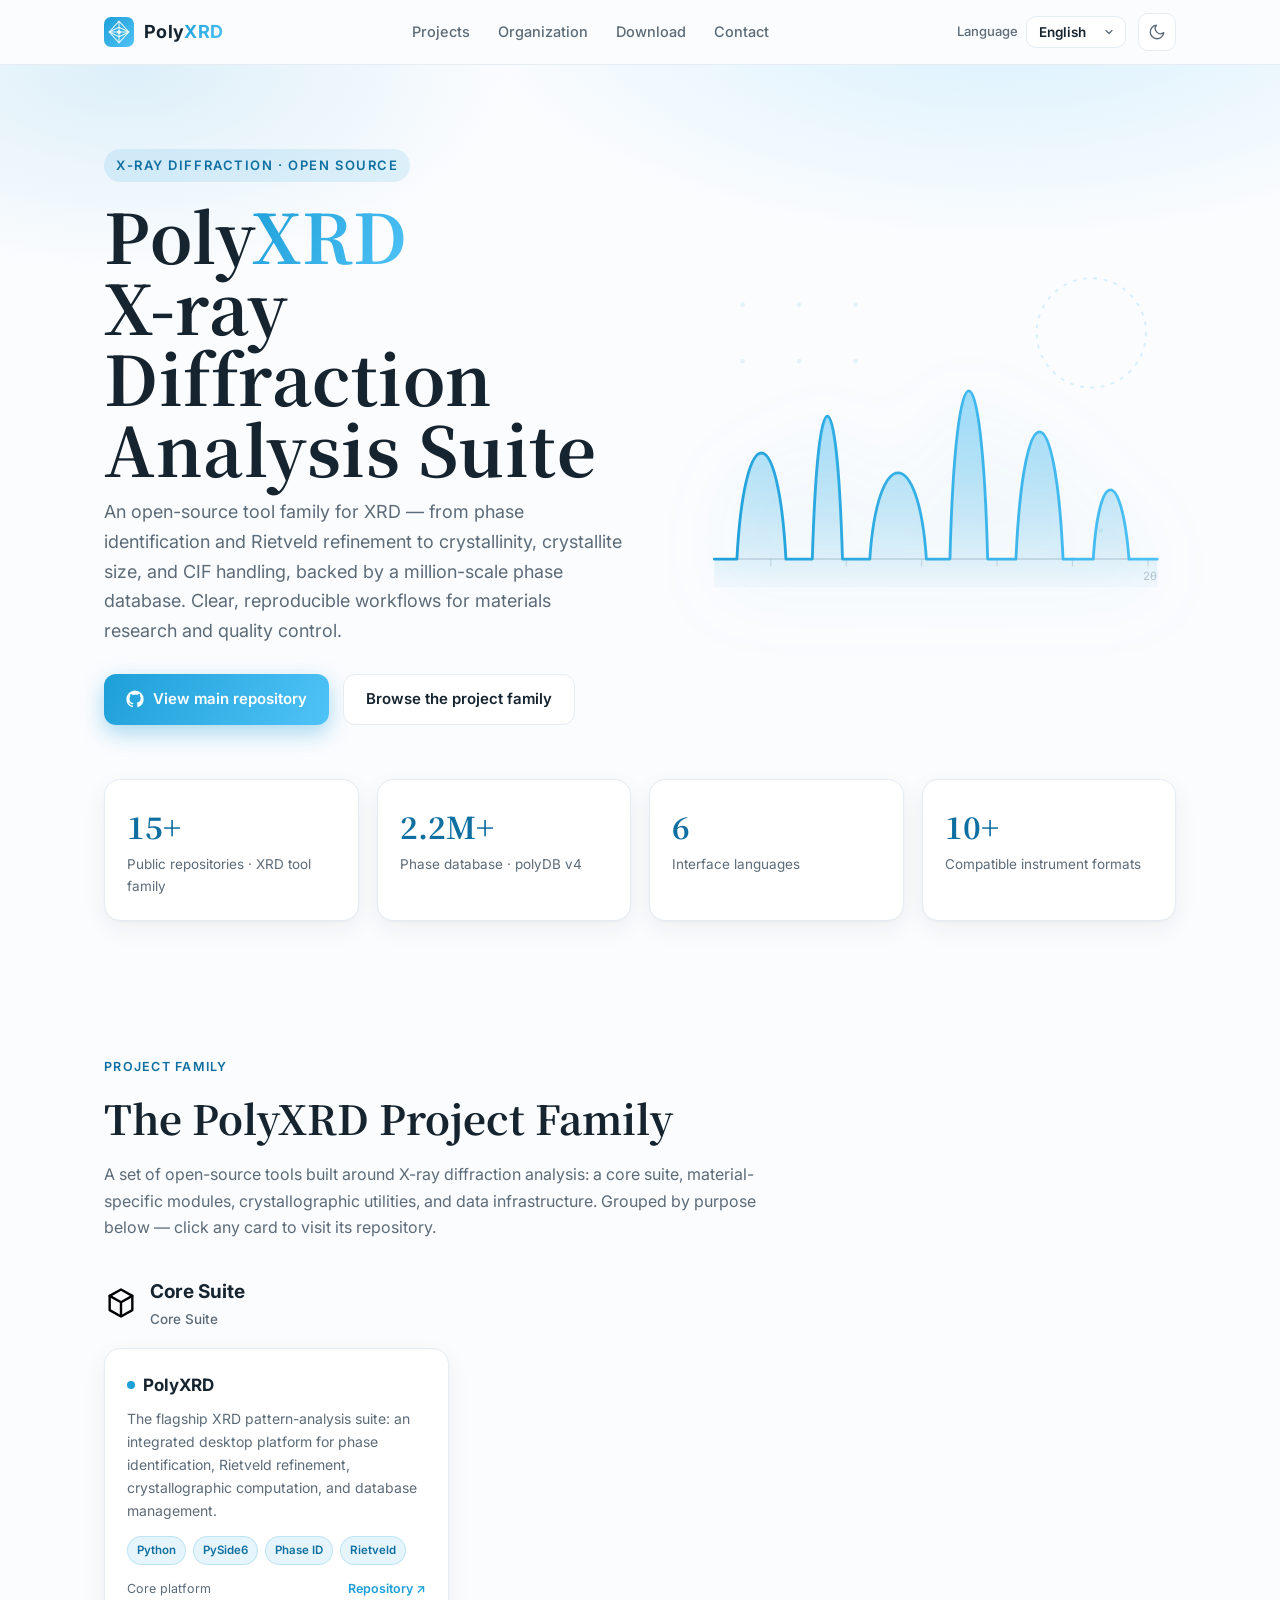
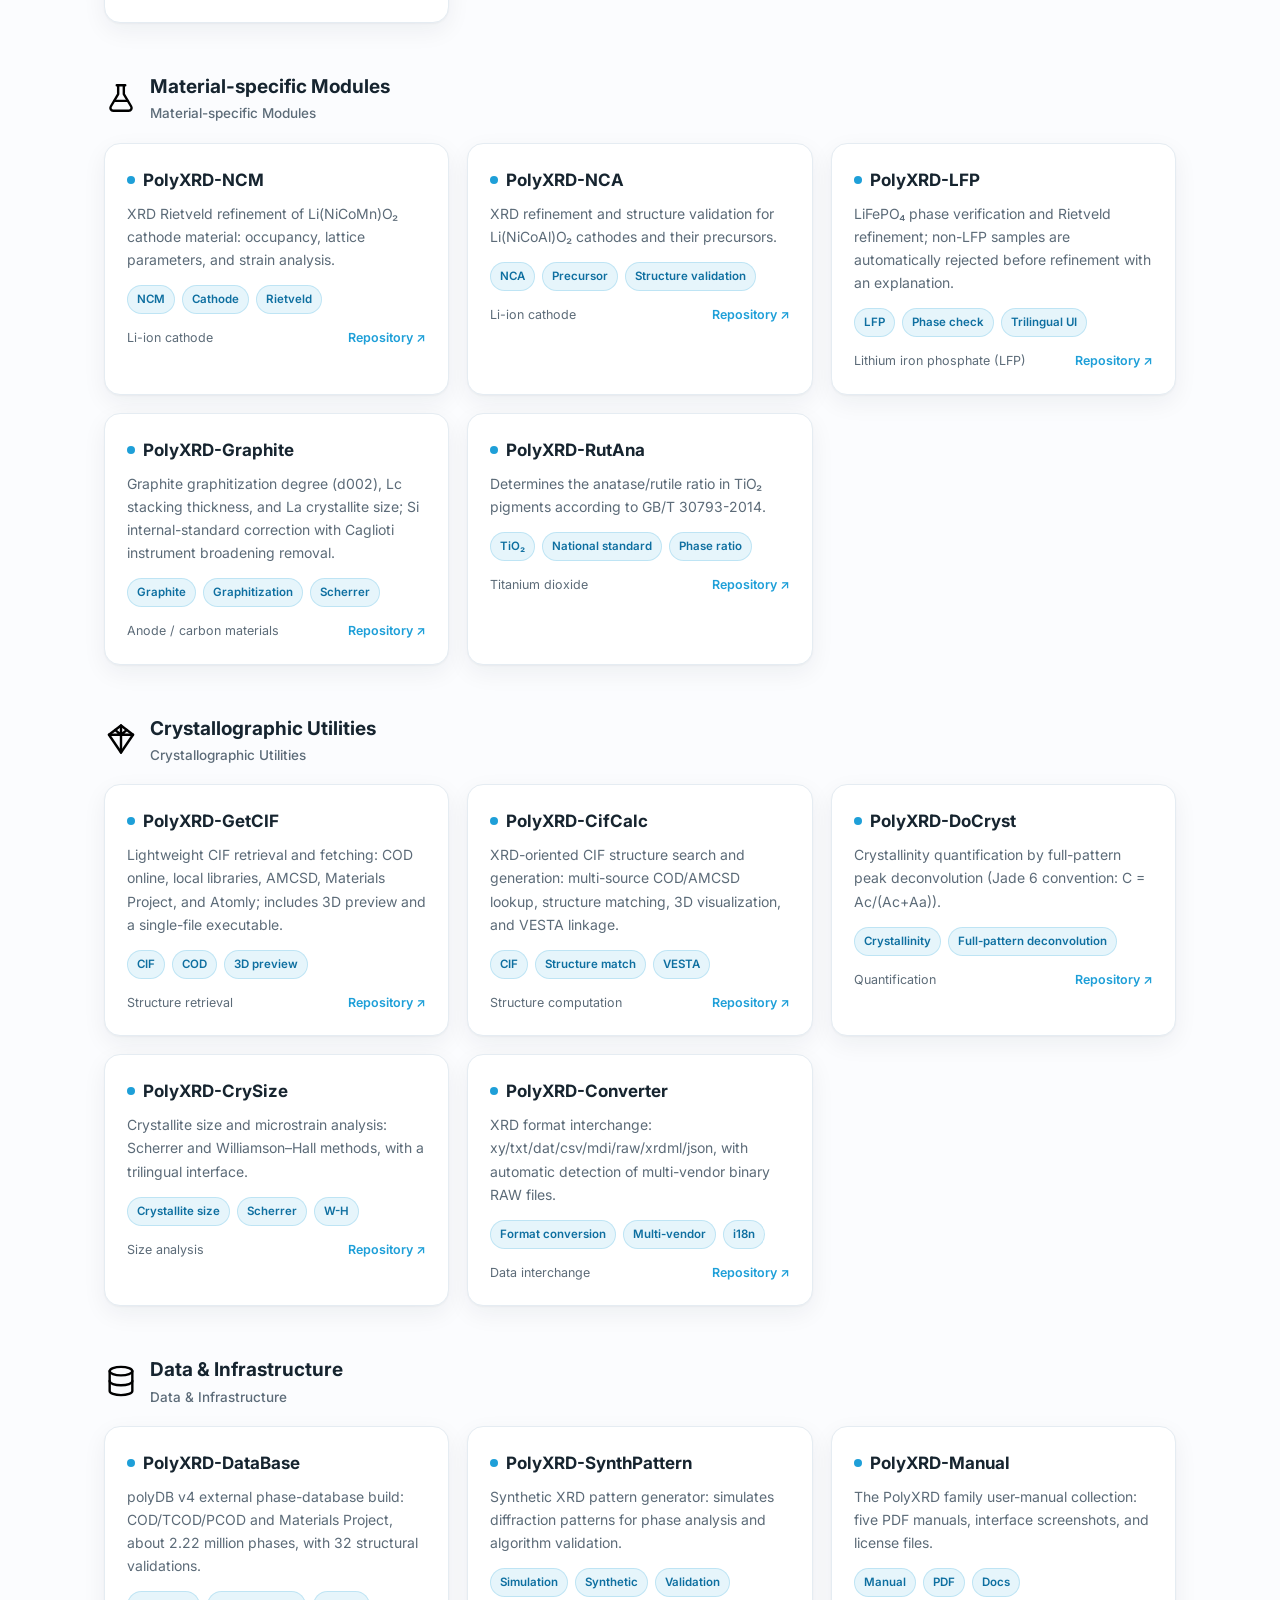
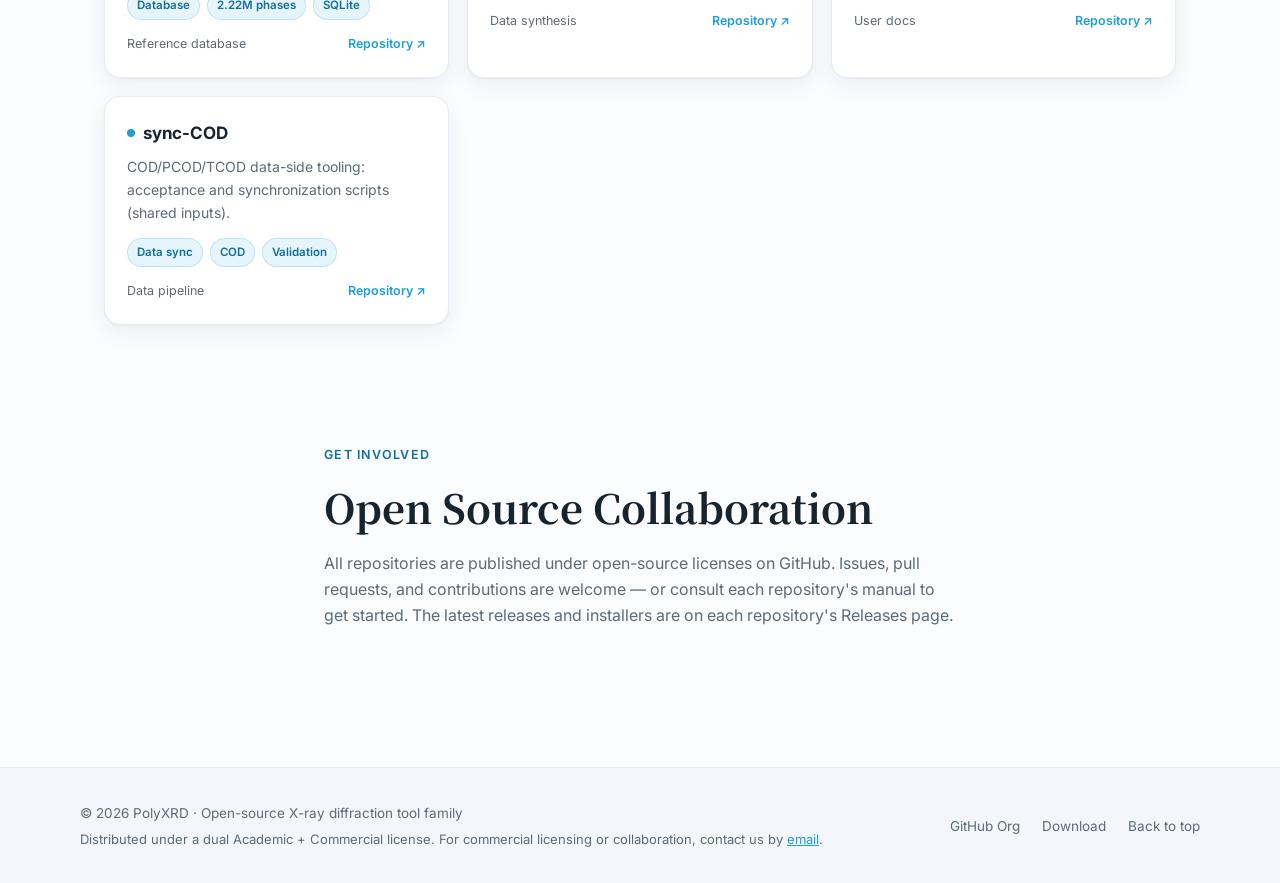
==== commit 8c5366d2: "Add dual Academic + Commercial license notice to footer (multilingual)" ====
--- a/index.html
+++ b/index.html
@@ -254,8 +254,11 @@
 
 <footer class="site-footer">
   <div class="wrap foot">
-    <div class="copy">© <span id="year"></span> <span data-i18n="footer_copy">PolyXRD · Open-source X-ray diffraction tool family</span></div>
-    <div>
+    <div class="foot-left">
+      <div class="copy">© <span id="year"></span> <span data-i18n="footer_copy">PolyXRD · Open-source X-ray diffraction tool family</span></div>
+      <div class="license" data-i18n-html="footer_license">Distributed under a dual Academic + Commercial license. For commercial licensing or collaboration, contact us by <a href="mailto:sshztx@outlook.com">email</a>.</div>
+    </div>
+    <div class="foot-links">
       <a href="https://github.com/PolyXRD" target="_blank" rel="noopener" data-i18n="footer_org">GitHub Org</a>
       <a href="https://github.com/PolyXRD/PolyXRD/releases" target="_blank" rel="noopener" data-i18n="footer_download">Download</a>
       <a href="#top" data-i18n="footer_top">Back to top</a>
--- a/assets/css/style.css
+++ b/assets/css/style.css
@@ -115,8 +115,12 @@
 .site-footer{border-top:1px solid var(--border);background:var(--surface-2);margin-top:30px}
 .foot{display:flex;flex-wrap:wrap;gap:24px;justify-content:space-between;align-items:center;padding:34px 0}
 .foot .copy{color:var(--muted);font-size:13.5px}
-.foot a{color:var(--muted);font-size:13.5px;margin-left:18px}
-.foot a:hover{color:var(--brand)}
+.foot-left{display:flex;flex-direction:column;gap:6px}
+.license{color:var(--muted);font-size:13px;line-height:1.5}
+.license a{margin:0;color:var(--brand);text-decoration:underline}
+.foot-links a{color:var(--muted);font-size:13.5px;margin-left:18px}
+.foot-links a:hover{color:var(--brand)}
+.foot-links a:first-child{margin-left:0}
 
 .reveal{opacity:0;transform:translateY(18px);transition:opacity .6s ease,transform .6s ease}
 .reveal.in{opacity:1;transform:none}
@@ -138,8 +142,10 @@
 html[dir="rtl"]{--sans:"Noto Sans Arabic","Noto Sans SC","Inter",system-ui,-apple-system,"Segoe UI",Roboto,"PingFang SC","Microsoft YaHei",sans-serif}
 html[dir="rtl"] body{direction:rtl}
 html[dir="rtl"] .hero-grid{grid-template-columns:.95fr 1.05fr}
-html[dir="rtl"] .nav-links a,.foot a{margin-left:0;margin-right:18px}
-html[dir="rtl"] .foot a:first-child{margin-right:0}
+html[dir="rtl"] .nav-links a{margin-left:0;margin-right:18px}
+html[dir="rtl"] .foot-links a{margin-left:0;margin-right:18px}
+html[dir="rtl"] .foot-links a:first-child{margin-right:0}
+html[dir="rtl"] .license a{margin:0}
 html[dir="rtl"] .group-title h3,.card h4{text-align:right}
 html[dir="rtl"] .btn svg,.card h4 .dot,.brand img{margin-left:0}
 html[dir="rtl"] .reveal{transform:none}
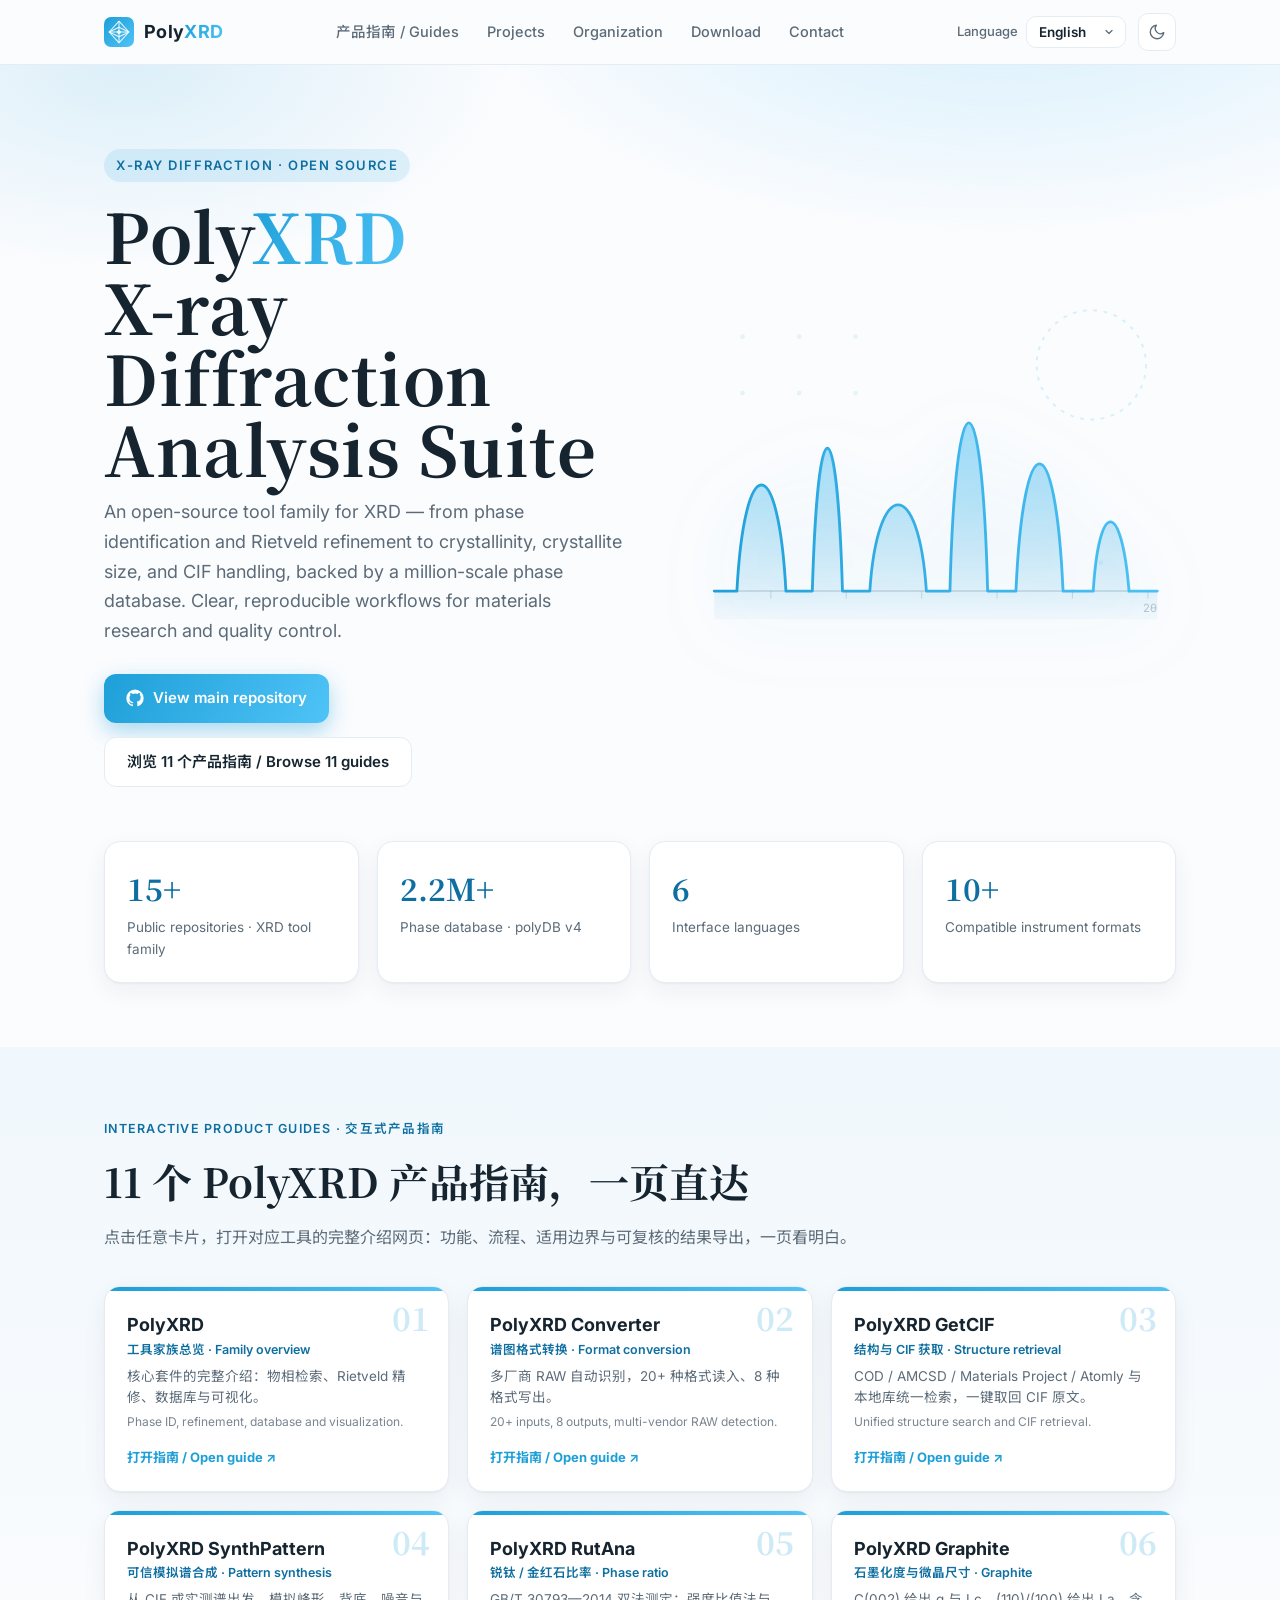
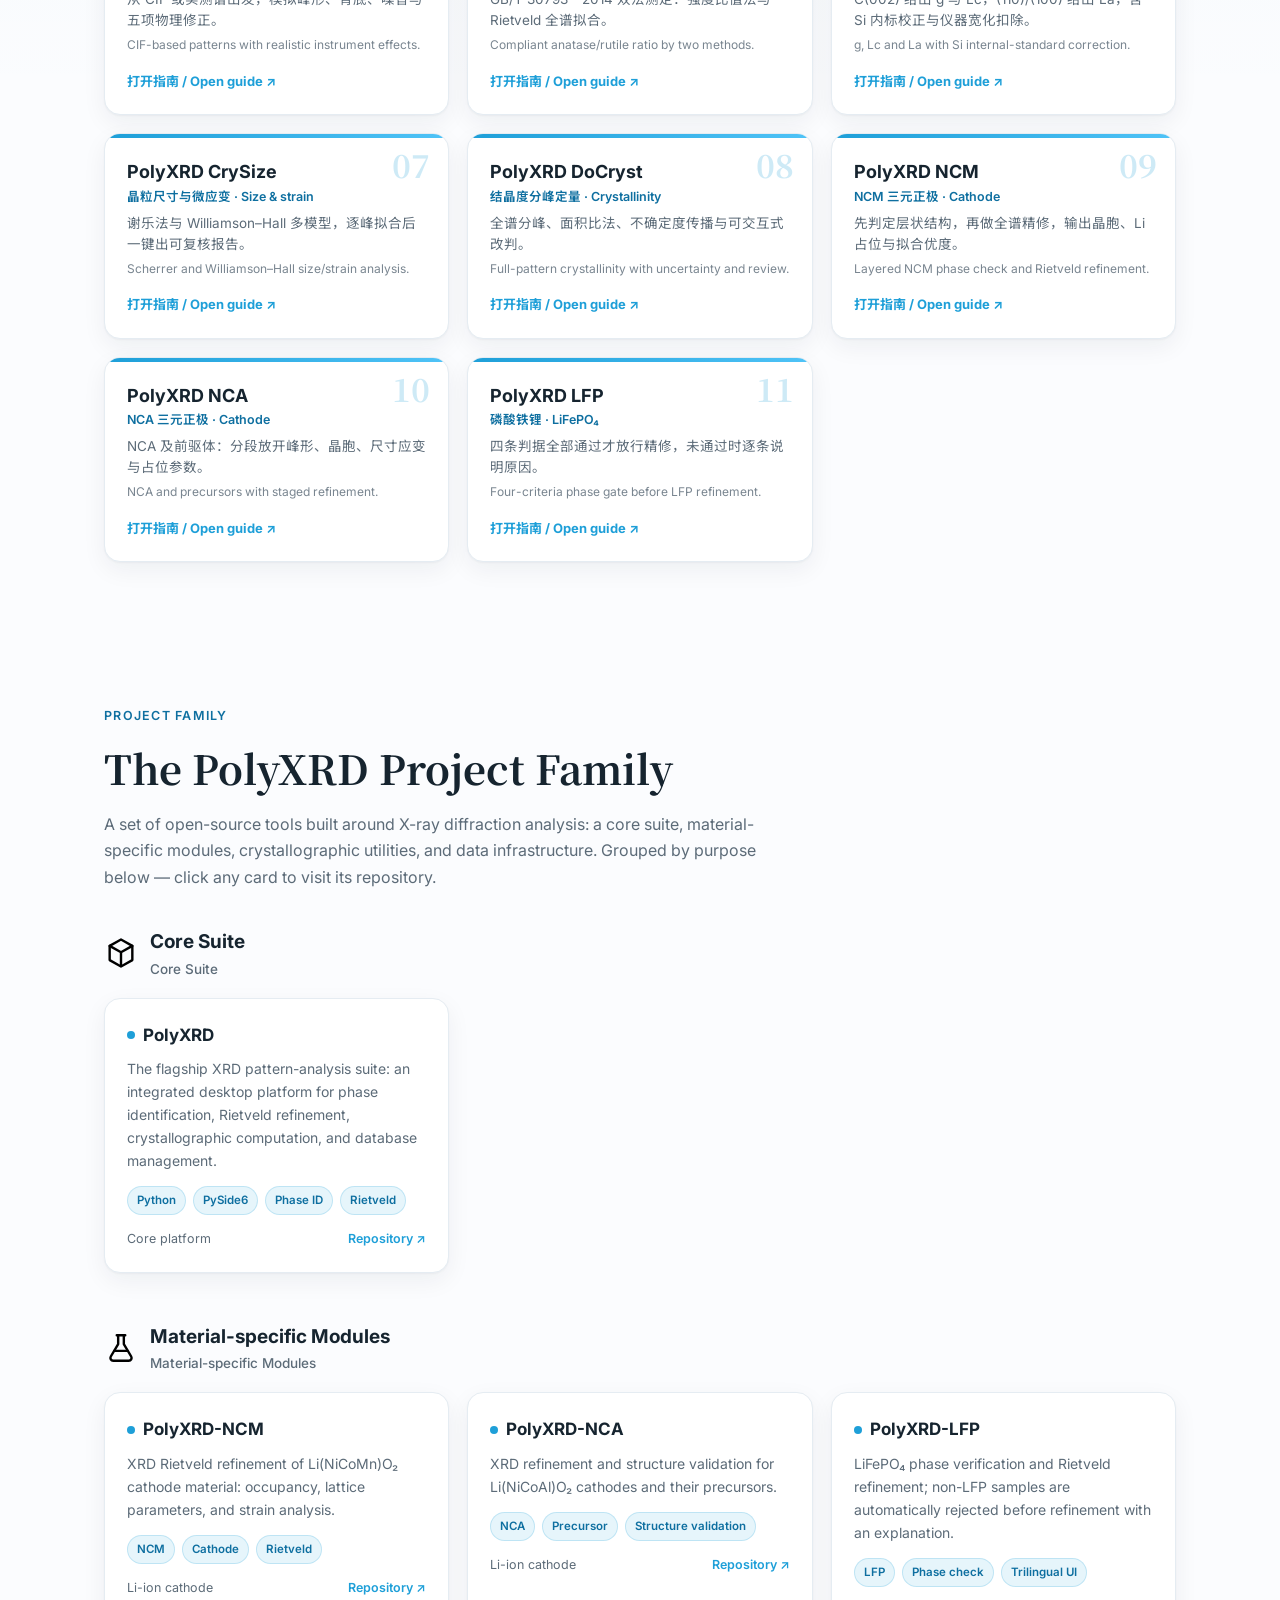
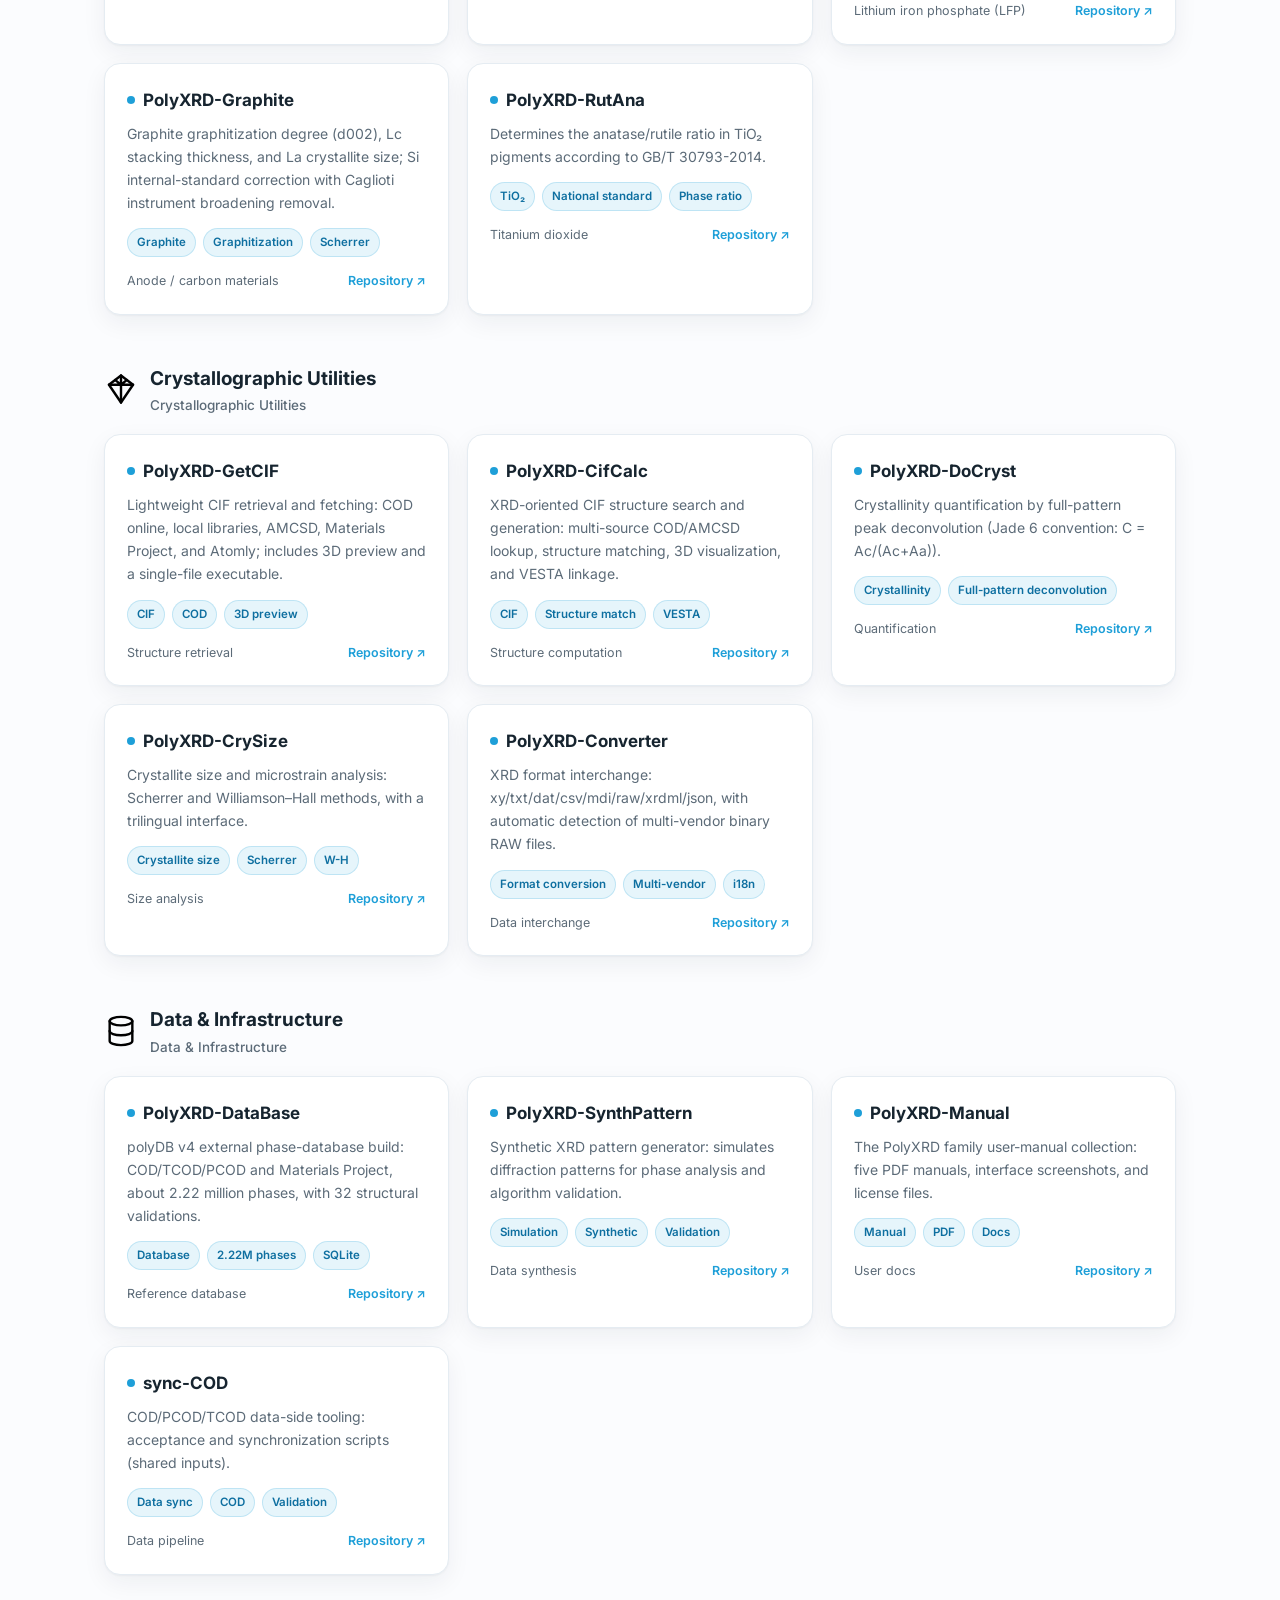
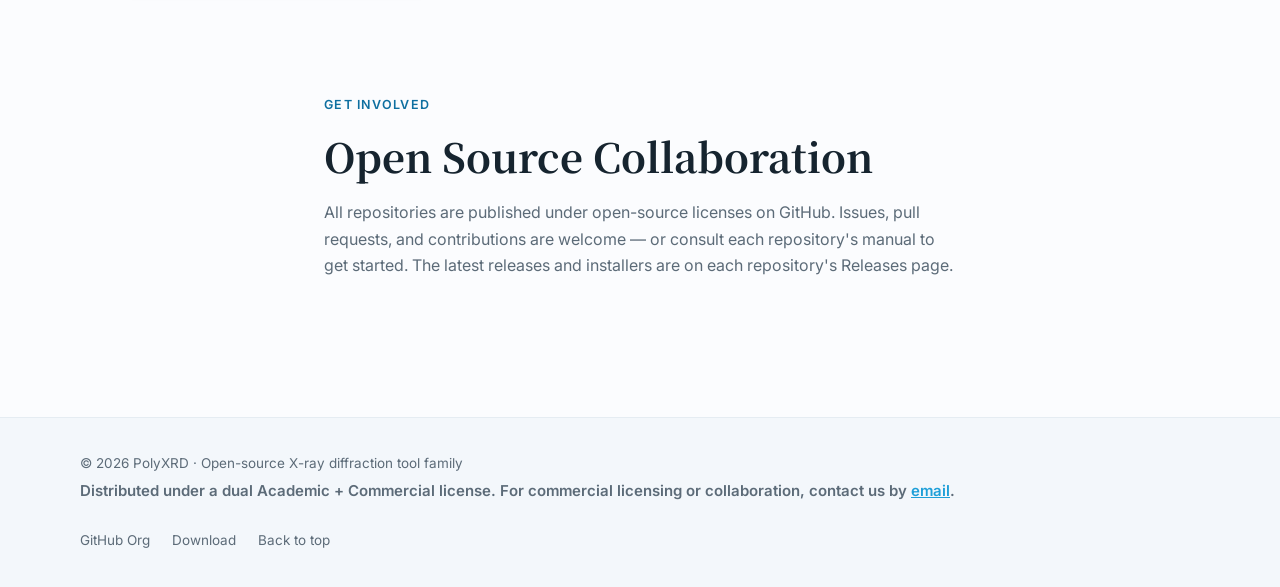
==== commit cc9d298d: "Add 11 PolyXRD product guide pages and prominent homepage links" ====
--- a/index.html
+++ b/index.html
@@ -19,6 +19,7 @@
       <span>Poly<b>XRD</b></span>
     </a>
     <nav class="nav-links">
+      <a href="#guides">产品指南 / Guides</a>
       <a href="#projects" data-i18n="nav_projects">Projects</a>
       <a href="https://github.com/PolyXRD" target="_blank" rel="noopener" data-i18n="nav_org">Organization</a>
       <a href="https://github.com/PolyXRD/PolyXRD/releases" target="_blank" rel="noopener" data-i18n="nav_download">Download</a>
@@ -55,7 +56,7 @@
             <svg viewBox="0 0 24 24" width="18" height="18" fill="currentColor"><path d="M12 .5A11.5 11.5 0 0 0 .5 12 11.5 11.5 0 0 0 8.4 23c.6.1.8-.3.8-.6v-2c-3.2.7-3.9-1.4-3.9-1.4-.5-1.3-1.3-1.7-1.3-1.7-1-.7.1-.7.1-.7 1.2.1 1.8 1.2 1.8 1.2 1 1.8 2.7 1.3 3.4 1 .1-.8.4-1.3.7-1.6-2.6-.3-5.3-1.3-5.3-5.7 0-1.3.5-2.3 1.2-3.1-.1-.3-.5-1.5.1-3.1 0 0 1-.3 3.3 1.2a11.5 11.5 0 0 1 6 0C17.3 4.6 18.3 4.9 18.3 4.9c.6 1.6.2 2.8.1 3.1.8.8 1.2 1.8 1.2 3.1 0 4.4-2.7 5.4-5.3 5.7.4.4.8 1.1.8 2.2v3.3c0 .3.2.7.8.6A11.5 11.5 0 0 0 23.5 12 11.5 11.5 0 0 0 12 .5z"/></svg>
             <span data-i18n="btn_main">View main repository</span>
           </a>
-          <a class="btn btn-ghost" href="#projects" data-i18n="btn_browse">Browse the project family</a>
+          <a class="btn btn-ghost" href="#guides">浏览 11 个产品指南 / Browse 11 guides</a>
         </div>
       </div>
       <div class="hero-art reveal">
@@ -103,6 +104,84 @@
     </div>
   </section>
 
+  <section class="block guides" id="guides">
+    <div class="wrap">
+      <div class="section-head reveal">
+        <div class="kicker">Interactive Product Guides · 交互式产品指南</div>
+        <h2>11 个 PolyXRD 产品指南，一页直达</h2>
+        <p>点击任意卡片，打开对应工具的完整介绍网页：功能、流程、适用边界与可复核的结果导出，一页看明白。</p>
+      </div>
+      <div class="guide-grid reveal">
+        <a class="guide-card" href="PolyXRD-intro.html">
+          <span class="guide-no">01</span>
+          <h3>PolyXRD<small>工具家族总览 · Family overview</small></h3>
+          <p>核心套件的完整介绍：物相检索、Rietveld 精修、数据库与可视化。<span class="guide-en">Phase ID, refinement, database and visualization.</span></p>
+          <span class="guide-cta">打开指南 / Open guide ↗</span>
+        </a>
+        <a class="guide-card" href="PolyXRD-Converter-intro.html">
+          <span class="guide-no">02</span>
+          <h3>PolyXRD Converter<small>谱图格式转换 · Format conversion</small></h3>
+          <p>多厂商 RAW 自动识别，20+ 种格式读入、8 种格式写出。<span class="guide-en">20+ inputs, 8 outputs, multi-vendor RAW detection.</span></p>
+          <span class="guide-cta">打开指南 / Open guide ↗</span>
+        </a>
+        <a class="guide-card" href="PolyXRD-GetCIF-intro.html">
+          <span class="guide-no">03</span>
+          <h3>PolyXRD GetCIF<small>结构与 CIF 获取 · Structure retrieval</small></h3>
+          <p>COD / AMCSD / Materials Project / Atomly 与本地库统一检索，一键取回 CIF 原文。<span class="guide-en">Unified structure search and CIF retrieval.</span></p>
+          <span class="guide-cta">打开指南 / Open guide ↗</span>
+        </a>
+        <a class="guide-card" href="PolyXRD-SynthPattern-intro.html">
+          <span class="guide-no">04</span>
+          <h3>PolyXRD SynthPattern<small>可信模拟谱合成 · Pattern synthesis</small></h3>
+          <p>从 CIF 或实测谱出发，模拟峰形、背底、噪音与五项物理修正。<span class="guide-en">CIF-based patterns with realistic instrument effects.</span></p>
+          <span class="guide-cta">打开指南 / Open guide ↗</span>
+        </a>
+        <a class="guide-card" href="PolyXRD-Rutana-intro.html">
+          <span class="guide-no">05</span>
+          <h3>PolyXRD RutAna<small>锐钛 / 金红石比率 · Phase ratio</small></h3>
+          <p>GB/T 30793—2014 双法测定：强度比值法与 Rietveld 全谱拟合。<span class="guide-en">Compliant anatase/rutile ratio by two methods.</span></p>
+          <span class="guide-cta">打开指南 / Open guide ↗</span>
+        </a>
+        <a class="guide-card" href="PolyXRD-Graphite-intro.html">
+          <span class="guide-no">06</span>
+          <h3>PolyXRD Graphite<small>石墨化度与微晶尺寸 · Graphite</small></h3>
+          <p>C(002) 给出 g 与 Lc，(110)/(100) 给出 La，含 Si 内标校正与仪器宽化扣除。<span class="guide-en">g, Lc and La with Si internal-standard correction.</span></p>
+          <span class="guide-cta">打开指南 / Open guide ↗</span>
+        </a>
+        <a class="guide-card" href="PolyXRD-CrySize-intro.html">
+          <span class="guide-no">07</span>
+          <h3>PolyXRD CrySize<small>晶粒尺寸与微应变 · Size &amp; strain</small></h3>
+          <p>谢乐法与 Williamson–Hall 多模型，逐峰拟合后一键出可复核报告。<span class="guide-en">Scherrer and Williamson–Hall size/strain analysis.</span></p>
+          <span class="guide-cta">打开指南 / Open guide ↗</span>
+        </a>
+        <a class="guide-card" href="PolyXRD-DoCryst-intro.html">
+          <span class="guide-no">08</span>
+          <h3>PolyXRD DoCryst<small>结晶度分峰定量 · Crystallinity</small></h3>
+          <p>全谱分峰、面积比法、不确定度传播与可交互式改判。<span class="guide-en">Full-pattern crystallinity with uncertainty and review.</span></p>
+          <span class="guide-cta">打开指南 / Open guide ↗</span>
+        </a>
+        <a class="guide-card" href="PolyXRD-NCM-intro.html">
+          <span class="guide-no">09</span>
+          <h3>PolyXRD NCM<small>NCM 三元正极 · Cathode</small></h3>
+          <p>先判定层状结构，再做全谱精修，输出晶胞、Li 占位与拟合优度。<span class="guide-en">Layered NCM phase check and Rietveld refinement.</span></p>
+          <span class="guide-cta">打开指南 / Open guide ↗</span>
+        </a>
+        <a class="guide-card" href="PolyXRD-NCA-intro.html">
+          <span class="guide-no">10</span>
+          <h3>PolyXRD NCA<small>NCA 三元正极 · Cathode</small></h3>
+          <p>NCA 及前驱体：分段放开峰形、晶胞、尺寸应变与占位参数。<span class="guide-en">NCA and precursors with staged refinement.</span></p>
+          <span class="guide-cta">打开指南 / Open guide ↗</span>
+        </a>
+        <a class="guide-card" href="PolyXRD-LFP-intro.html">
+          <span class="guide-no">11</span>
+          <h3>PolyXRD LFP<small>磷酸铁锂 · LiFePO₄</small></h3>
+          <p>四条判据全部通过才放行精修，未通过时逐条说明原因。<span class="guide-en">Four-criteria phase gate before LFP refinement.</span></p>
+          <span class="guide-cta">打开指南 / Open guide ↗</span>
+        </a>
+      </div>
+    </div>
+  </section>
+
   <section class="block" id="projects">
     <div class="wrap">
       <div class="section-head reveal">
--- a/assets/css/style.css
+++ b/assets/css/style.css
@@ -111,12 +111,32 @@
 .card .meta{display:flex;align-items:center;justify-content:space-between;margin-top:14px;font-size:12.5px;color:var(--muted)}
 .card .meta a{color:var(--brand);font-weight:600}
 
+/* interactive product guides */
+.guides{position:relative;background:linear-gradient(180deg,color-mix(in srgb,var(--brand) 5%,transparent),transparent 55%)}
+.guides .section-head{max-width:820px}
+.guide-grid{display:grid;grid-template-columns:repeat(3,1fr);gap:18px}
+.guide-card{position:relative;display:flex;flex-direction:column;min-height:196px;padding:22px;
+  background:var(--surface);border:1px solid var(--border);border-radius:var(--radius);
+  box-shadow:var(--shadow);overflow:hidden;transition:transform .25s,box-shadow .25s,border-color .25s}
+.guide-card::before{content:"";position:absolute;left:0;top:0;right:0;height:4px;
+  background:linear-gradient(90deg,var(--brand),var(--brand-2))}
+.guide-card:hover{transform:translateY(-5px);box-shadow:var(--shadow-lg);
+  border-color:color-mix(in srgb,var(--brand) 50%,var(--border))}
+.guide-no{position:absolute;top:14px;right:18px;font-family:var(--serif);font-size:32px;
+  font-weight:700;line-height:1;color:color-mix(in srgb,var(--brand) 22%,transparent)}
+.guide-card h3{margin:4px 44px 8px 0;font-size:18px;font-weight:700;line-height:1.3}
+.guide-card h3 small{display:block;margin-top:5px;font-size:12.5px;font-weight:600;color:var(--brand-ink)}
+.guide-card p{margin:0 0 16px;font-size:13.5px;color:var(--muted);line-height:1.55;flex:1}
+.guide-en{display:block;margin-top:5px;font-size:12px;opacity:.82}
+.guide-cta{display:inline-flex;align-items:center;gap:6px;color:var(--brand);font-size:13px;font-weight:700}
+.guide-card:hover .guide-cta{text-decoration:underline}
+
 /* footer */
 .site-footer{border-top:1px solid var(--border);background:var(--surface-2);margin-top:30px}
 .foot{display:flex;flex-wrap:wrap;gap:24px;justify-content:space-between;align-items:center;padding:34px 0}
 .foot .copy{color:var(--muted);font-size:13.5px}
 .foot-left{display:flex;flex-direction:column;gap:6px}
-.license{color:var(--muted);font-size:13px;line-height:1.5}
+.license{color:var(--muted);font-size:15px;font-weight:600;line-height:1.5}
 .license a{margin:0;color:var(--brand);text-decoration:underline}
 .foot-links a{color:var(--muted);font-size:13.5px;margin-left:18px}
 .foot-links a:hover{color:var(--brand)}
@@ -129,11 +149,13 @@
   .hero-grid{grid-template-columns:1fr;gap:28px}
   .hero-art{order:-1;max-width:420px}
   .cards{grid-template-columns:1fr 1fr}
+  .guide-grid{grid-template-columns:1fr 1fr}
   .stats{grid-template-columns:1fr 1fr}
   .nav-links{display:none}
 }
 @media(max-width:560px){
   .cards{grid-template-columns:1fr}
+  .guide-grid{grid-template-columns:1fr}
   .stats{grid-template-columns:1fr 1fr}
   .hero{padding:54px 0 40px}
 }
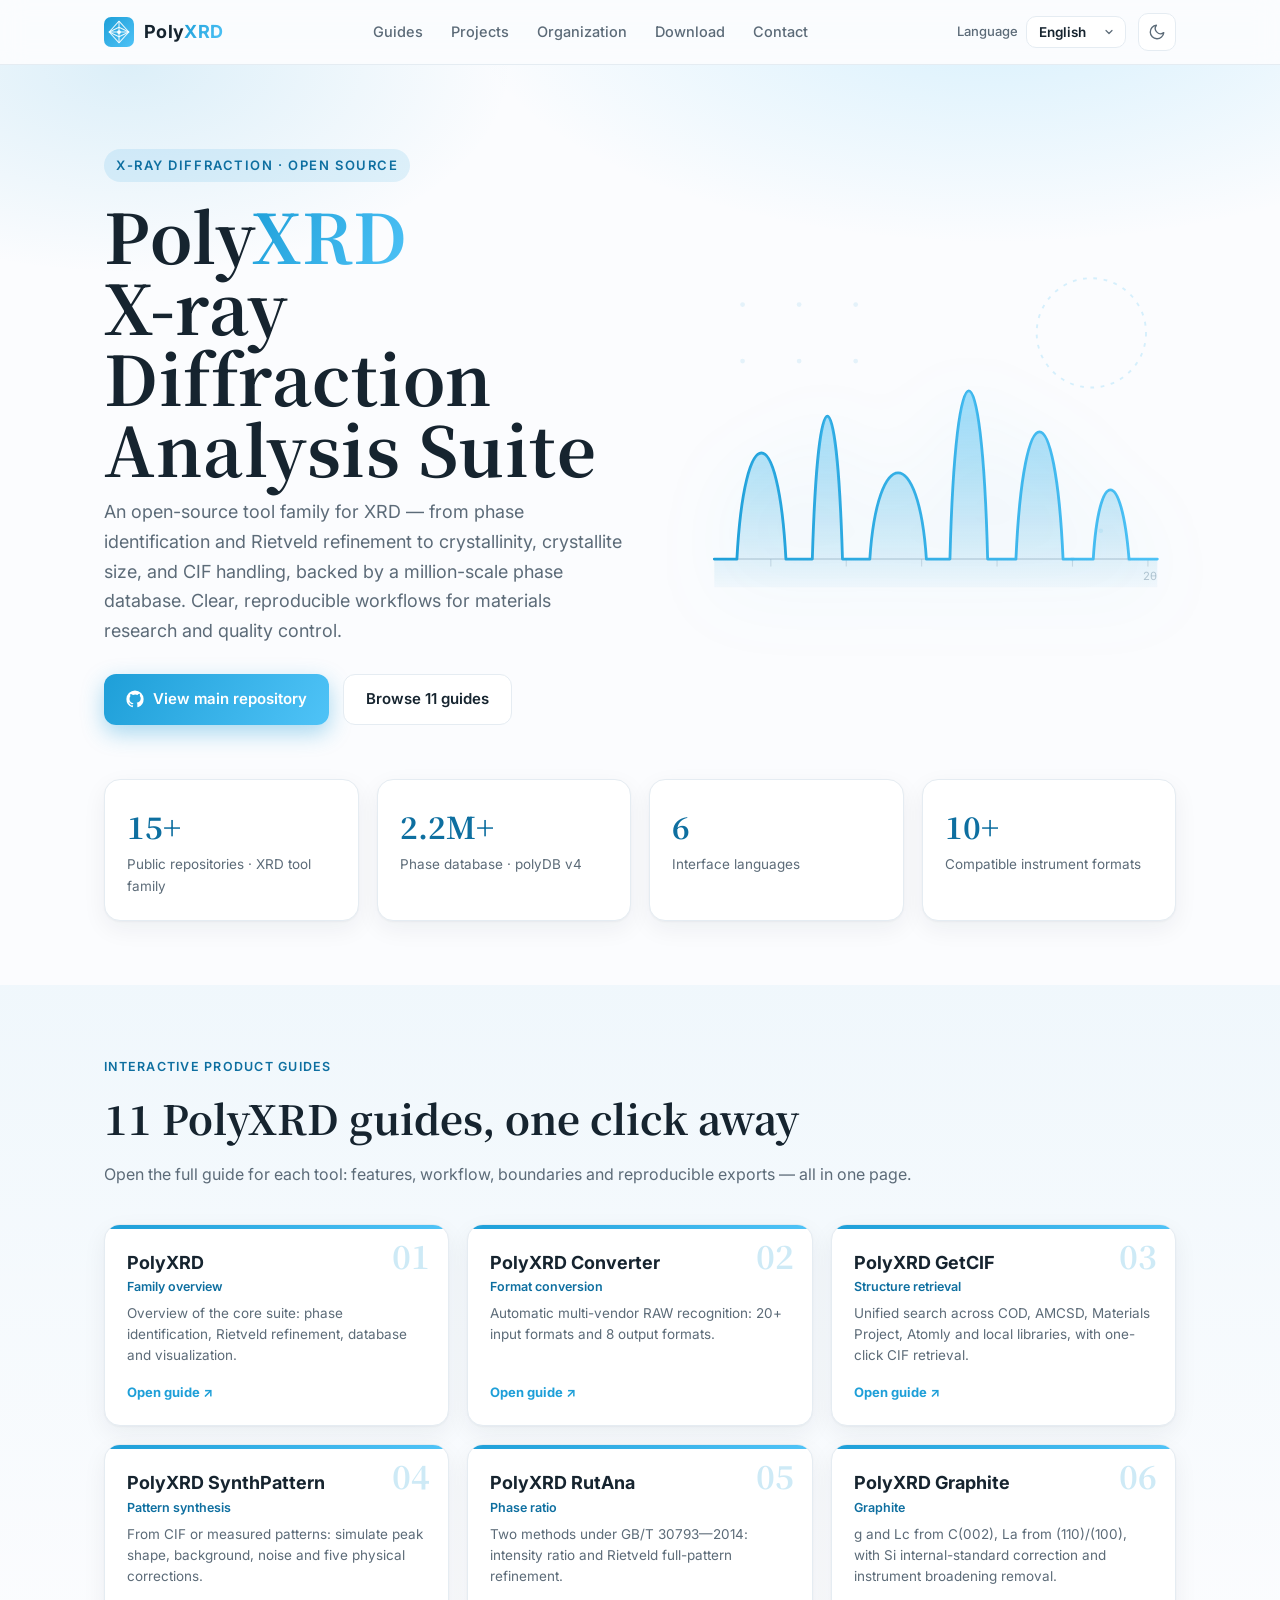
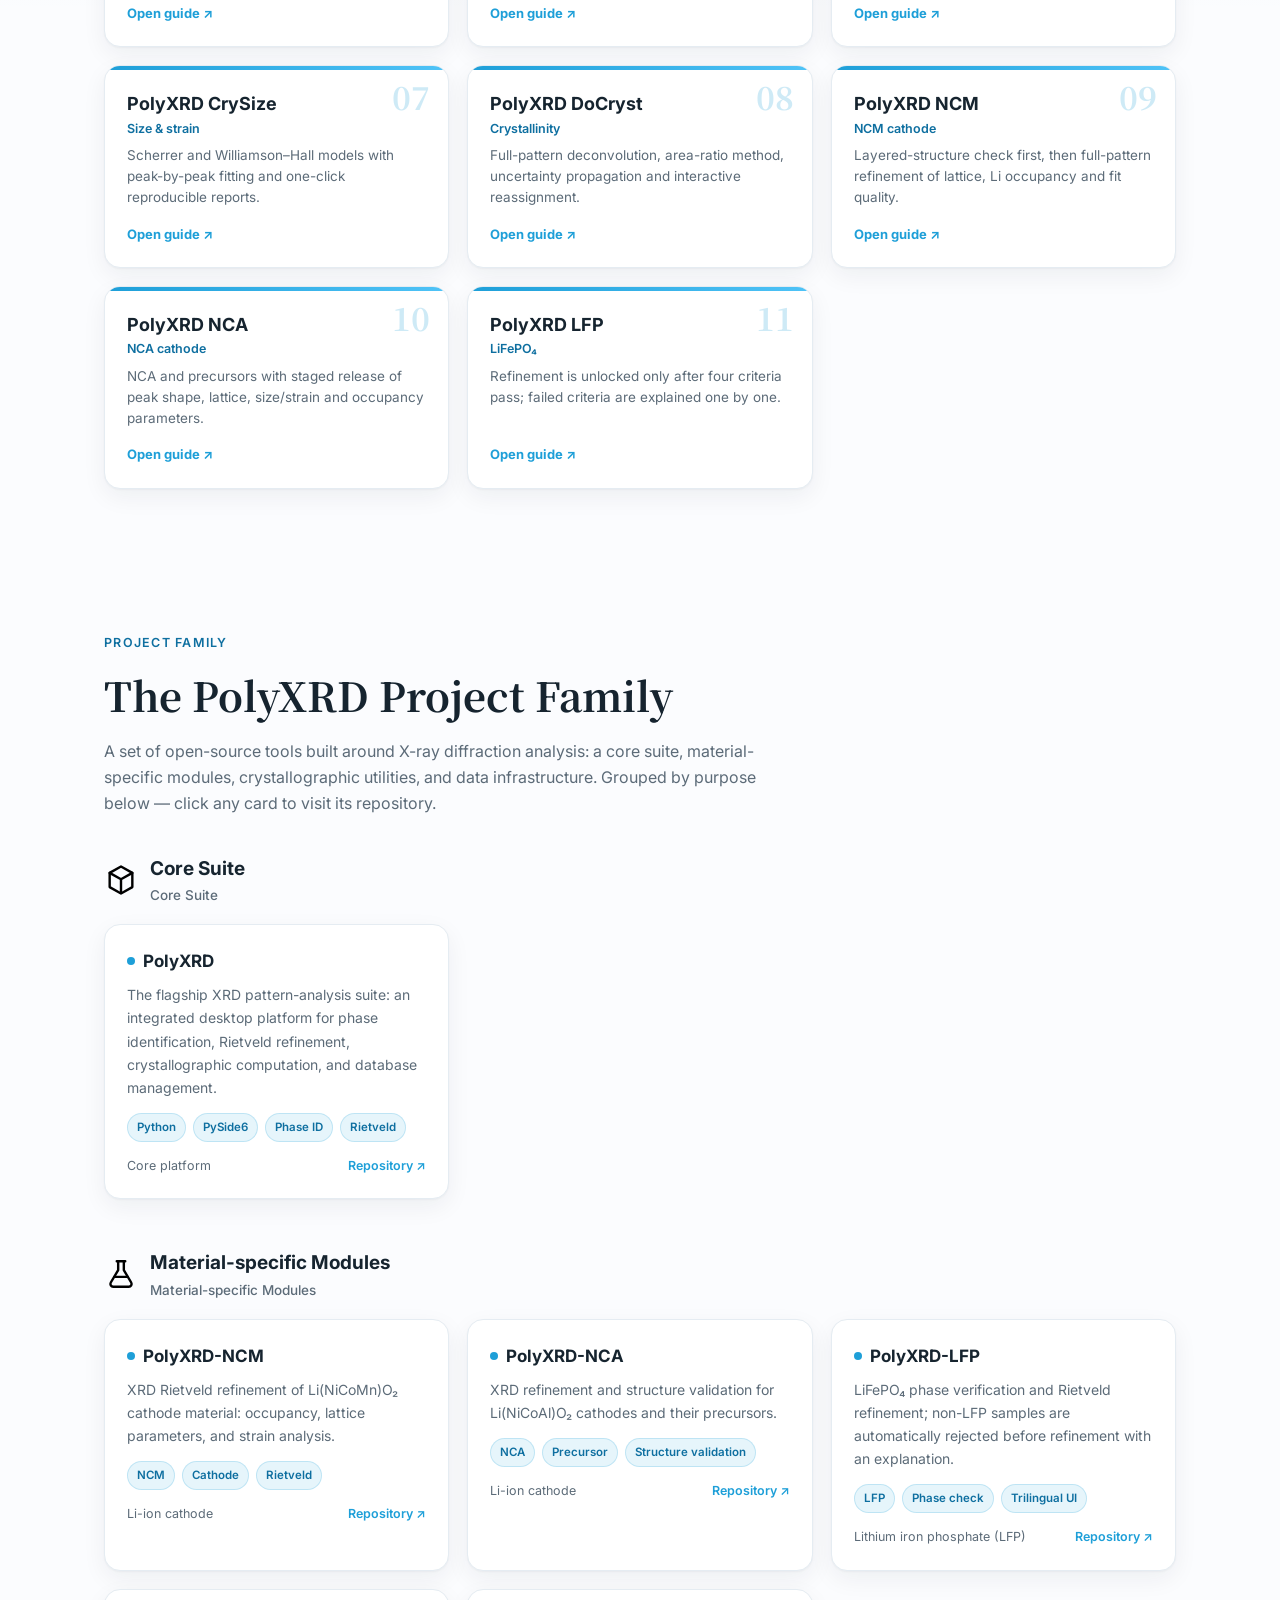
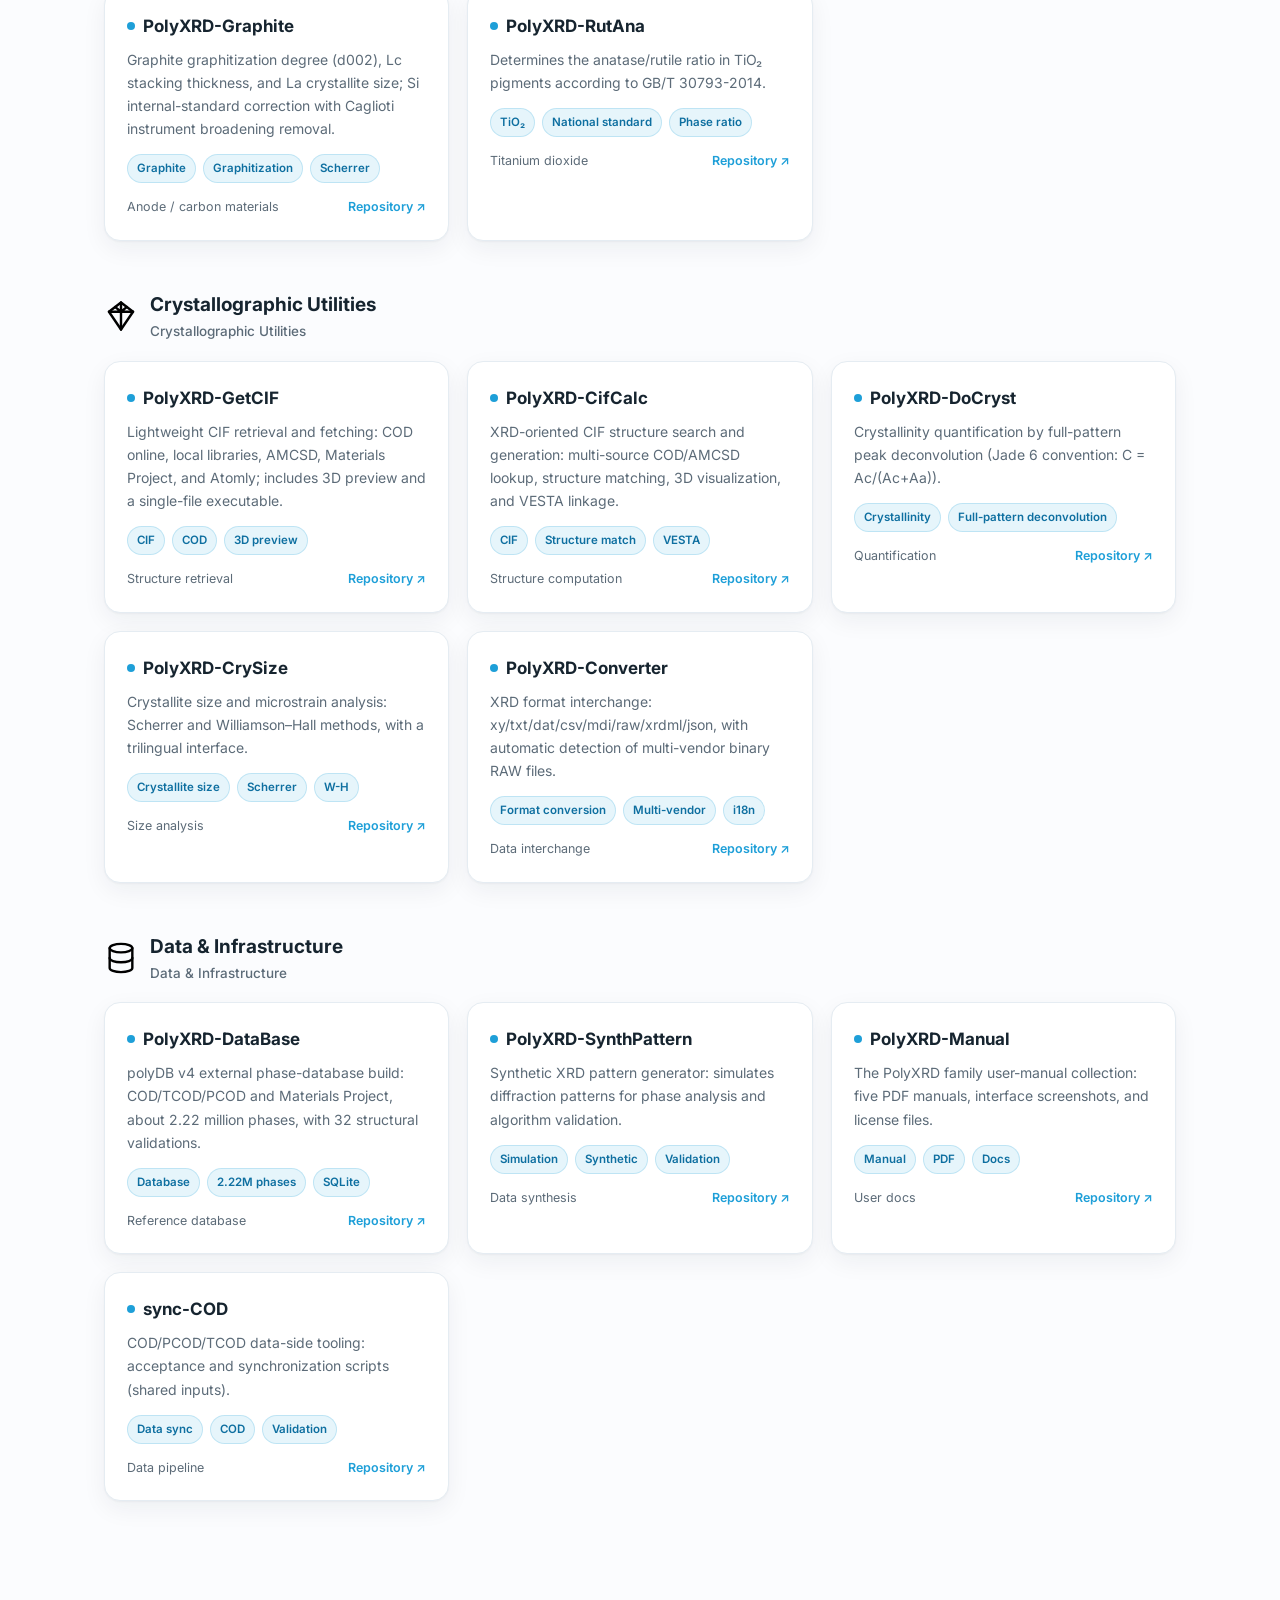
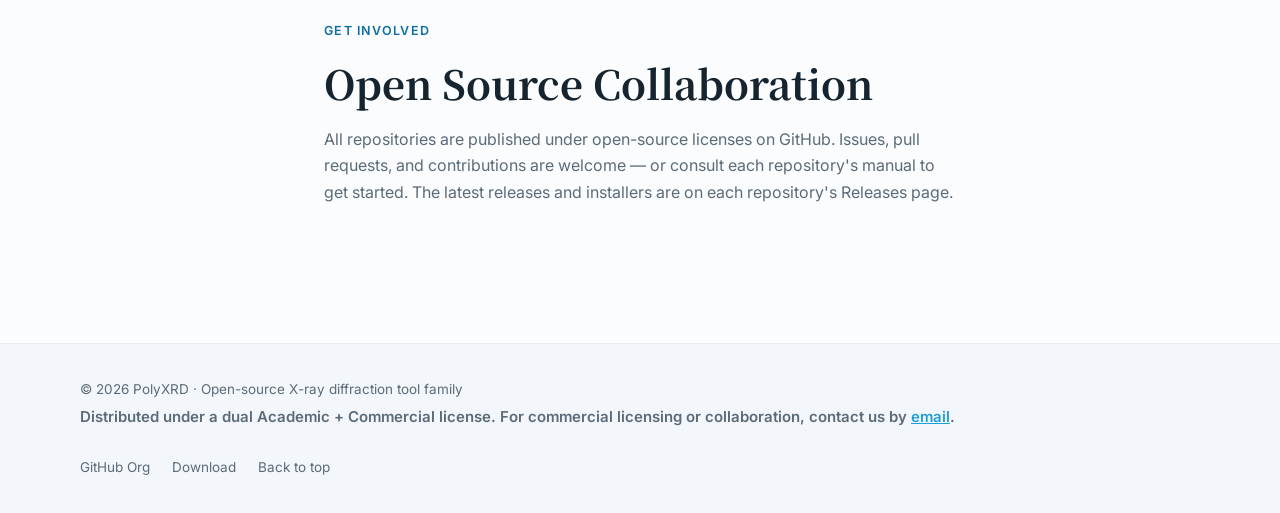
==== commit 95a9af42: "Localize the 11 product guide links into six languages" ====
--- a/index.html
+++ b/index.html
@@ -19,7 +19,7 @@
       <span>Poly<b>XRD</b></span>
     </a>
     <nav class="nav-links">
-      <a href="#guides">产品指南 / Guides</a>
+      <a href="#guides" data-i18n="nav_guides">产品指南 / Guides</a>
       <a href="#projects" data-i18n="nav_projects">Projects</a>
       <a href="https://github.com/PolyXRD" target="_blank" rel="noopener" data-i18n="nav_org">Organization</a>
       <a href="https://github.com/PolyXRD/PolyXRD/releases" target="_blank" rel="noopener" data-i18n="nav_download">Download</a>
@@ -56,7 +56,7 @@
             <svg viewBox="0 0 24 24" width="18" height="18" fill="currentColor"><path d="M12 .5A11.5 11.5 0 0 0 .5 12 11.5 11.5 0 0 0 8.4 23c.6.1.8-.3.8-.6v-2c-3.2.7-3.9-1.4-3.9-1.4-.5-1.3-1.3-1.7-1.3-1.7-1-.7.1-.7.1-.7 1.2.1 1.8 1.2 1.8 1.2 1 1.8 2.7 1.3 3.4 1 .1-.8.4-1.3.7-1.6-2.6-.3-5.3-1.3-5.3-5.7 0-1.3.5-2.3 1.2-3.1-.1-.3-.5-1.5.1-3.1 0 0 1-.3 3.3 1.2a11.5 11.5 0 0 1 6 0C17.3 4.6 18.3 4.9 18.3 4.9c.6 1.6.2 2.8.1 3.1.8.8 1.2 1.8 1.2 3.1 0 4.4-2.7 5.4-5.3 5.7.4.4.8 1.1.8 2.2v3.3c0 .3.2.7.8.6A11.5 11.5 0 0 0 23.5 12 11.5 11.5 0 0 0 12 .5z"/></svg>
             <span data-i18n="btn_main">View main repository</span>
           </a>
-          <a class="btn btn-ghost" href="#guides">浏览 11 个产品指南 / Browse 11 guides</a>
+          <a class="btn btn-ghost" href="#guides" data-i18n="btn_guides">浏览 11 个产品指南 / Browse 11 guides</a>
         </div>
       </div>
       <div class="hero-art reveal">
@@ -107,76 +107,76 @@
   <section class="block guides" id="guides">
     <div class="wrap">
       <div class="section-head reveal">
-        <div class="kicker">Interactive Product Guides · 交互式产品指南</div>
-        <h2>11 个 PolyXRD 产品指南，一页直达</h2>
-        <p>点击任意卡片，打开对应工具的完整介绍网页：功能、流程、适用边界与可复核的结果导出，一页看明白。</p>
+        <div class="kicker" data-i18n="guides_kicker">交互式产品指南</div>
+        <h2 data-i18n="guides_title">11 个 PolyXRD 产品指南，一页直达</h2>
+        <p data-i18n="guides_desc">点击任意卡片，打开对应工具的完整介绍网页：功能、流程、适用边界与可复核的结果导出，一页看明白。</p>
       </div>
       <div class="guide-grid reveal">
         <a class="guide-card" href="PolyXRD-intro.html">
           <span class="guide-no">01</span>
-          <h3>PolyXRD<small>工具家族总览 · Family overview</small></h3>
-          <p>核心套件的完整介绍：物相检索、Rietveld 精修、数据库与可视化。<span class="guide-en">Phase ID, refinement, database and visualization.</span></p>
-          <span class="guide-cta">打开指南 / Open guide ↗</span>
+          <h3>PolyXRD<small data-i18n="g01_sub">工具家族总览 · Family overview</small></h3>
+          <p data-i18n="g01_desc">核心套件的完整介绍：物相检索、Rietveld 精修、数据库与可视化。</p>
+          <span class="guide-cta" data-i18n="guide_cta">打开指南 ↗</span>
         </a>
         <a class="guide-card" href="PolyXRD-Converter-intro.html">
           <span class="guide-no">02</span>
-          <h3>PolyXRD Converter<small>谱图格式转换 · Format conversion</small></h3>
-          <p>多厂商 RAW 自动识别，20+ 种格式读入、8 种格式写出。<span class="guide-en">20+ inputs, 8 outputs, multi-vendor RAW detection.</span></p>
-          <span class="guide-cta">打开指南 / Open guide ↗</span>
+          <h3>PolyXRD Converter<small data-i18n="g02_sub">谱图格式转换 · Format conversion</small></h3>
+          <p data-i18n="g02_desc">多厂商 RAW 自动识别，20+ 种格式读入、8 种格式写出。</p>
+          <span class="guide-cta" data-i18n="guide_cta">打开指南 ↗</span>
         </a>
         <a class="guide-card" href="PolyXRD-GetCIF-intro.html">
           <span class="guide-no">03</span>
-          <h3>PolyXRD GetCIF<small>结构与 CIF 获取 · Structure retrieval</small></h3>
-          <p>COD / AMCSD / Materials Project / Atomly 与本地库统一检索，一键取回 CIF 原文。<span class="guide-en">Unified structure search and CIF retrieval.</span></p>
-          <span class="guide-cta">打开指南 / Open guide ↗</span>
+          <h3>PolyXRD GetCIF<small data-i18n="g03_sub">结构与 CIF 获取 · Structure retrieval</small></h3>
+          <p data-i18n="g03_desc">COD / AMCSD / Materials Project / Atomly 与本地库统一检索，一键取回 CIF 原文。</p>
+          <span class="guide-cta" data-i18n="guide_cta">打开指南 ↗</span>
         </a>
         <a class="guide-card" href="PolyXRD-SynthPattern-intro.html">
           <span class="guide-no">04</span>
-          <h3>PolyXRD SynthPattern<small>可信模拟谱合成 · Pattern synthesis</small></h3>
-          <p>从 CIF 或实测谱出发，模拟峰形、背底、噪音与五项物理修正。<span class="guide-en">CIF-based patterns with realistic instrument effects.</span></p>
-          <span class="guide-cta">打开指南 / Open guide ↗</span>
+          <h3>PolyXRD SynthPattern<small data-i18n="g04_sub">可信模拟谱合成 · Pattern synthesis</small></h3>
+          <p data-i18n="g04_desc">从 CIF 或实测谱出发，模拟峰形、背底、噪音与五项物理修正。</p>
+          <span class="guide-cta" data-i18n="guide_cta">打开指南 ↗</span>
         </a>
         <a class="guide-card" href="PolyXRD-Rutana-intro.html">
           <span class="guide-no">05</span>
-          <h3>PolyXRD RutAna<small>锐钛 / 金红石比率 · Phase ratio</small></h3>
-          <p>GB/T 30793—2014 双法测定：强度比值法与 Rietveld 全谱拟合。<span class="guide-en">Compliant anatase/rutile ratio by two methods.</span></p>
-          <span class="guide-cta">打开指南 / Open guide ↗</span>
+          <h3>PolyXRD RutAna<small data-i18n="g05_sub">锐钛 / 金红石比率 · Phase ratio</small></h3>
+          <p data-i18n="g05_desc">GB/T 30793—2014 双法测定：强度比值法与 Rietveld 全谱拟合。</p>
+          <span class="guide-cta" data-i18n="guide_cta">打开指南 ↗</span>
         </a>
         <a class="guide-card" href="PolyXRD-Graphite-intro.html">
           <span class="guide-no">06</span>
-          <h3>PolyXRD Graphite<small>石墨化度与微晶尺寸 · Graphite</small></h3>
-          <p>C(002) 给出 g 与 Lc，(110)/(100) 给出 La，含 Si 内标校正与仪器宽化扣除。<span class="guide-en">g, Lc and La with Si internal-standard correction.</span></p>
-          <span class="guide-cta">打开指南 / Open guide ↗</span>
+          <h3>PolyXRD Graphite<small data-i18n="g06_sub">石墨化度与微晶尺寸 · Graphite</small></h3>
+          <p data-i18n="g06_desc">C(002) 给出 g 与 Lc，(110)/(100) 给出 La，含 Si 内标校正与仪器宽化扣除。</p>
+          <span class="guide-cta" data-i18n="guide_cta">打开指南 ↗</span>
         </a>
         <a class="guide-card" href="PolyXRD-CrySize-intro.html">
           <span class="guide-no">07</span>
-          <h3>PolyXRD CrySize<small>晶粒尺寸与微应变 · Size &amp; strain</small></h3>
-          <p>谢乐法与 Williamson–Hall 多模型，逐峰拟合后一键出可复核报告。<span class="guide-en">Scherrer and Williamson–Hall size/strain analysis.</span></p>
-          <span class="guide-cta">打开指南 / Open guide ↗</span>
+          <h3>PolyXRD CrySize<small data-i18n="g07_sub">晶粒尺寸与微应变 · Size &amp; strain</small></h3>
+          <p data-i18n="g07_desc">谢乐法与 Williamson–Hall 多模型，逐峰拟合后一键出可复核报告。</p>
+          <span class="guide-cta" data-i18n="guide_cta">打开指南 ↗</span>
         </a>
         <a class="guide-card" href="PolyXRD-DoCryst-intro.html">
           <span class="guide-no">08</span>
-          <h3>PolyXRD DoCryst<small>结晶度分峰定量 · Crystallinity</small></h3>
-          <p>全谱分峰、面积比法、不确定度传播与可交互式改判。<span class="guide-en">Full-pattern crystallinity with uncertainty and review.</span></p>
-          <span class="guide-cta">打开指南 / Open guide ↗</span>
+          <h3>PolyXRD DoCryst<small data-i18n="g08_sub">结晶度分峰定量 · Crystallinity</small></h3>
+          <p data-i18n="g08_desc">全谱分峰、面积比法、不确定度传播与可交互式改判。</p>
+          <span class="guide-cta" data-i18n="guide_cta">打开指南 ↗</span>
         </a>
         <a class="guide-card" href="PolyXRD-NCM-intro.html">
           <span class="guide-no">09</span>
-          <h3>PolyXRD NCM<small>NCM 三元正极 · Cathode</small></h3>
-          <p>先判定层状结构，再做全谱精修，输出晶胞、Li 占位与拟合优度。<span class="guide-en">Layered NCM phase check and Rietveld refinement.</span></p>
-          <span class="guide-cta">打开指南 / Open guide ↗</span>
+          <h3>PolyXRD NCM<small data-i18n="g09_sub">NCM 三元正极 · Cathode</small></h3>
+          <p data-i18n="g09_desc">先判定层状结构，再做全谱精修，输出晶胞、Li 占位与拟合优度。</p>
+          <span class="guide-cta" data-i18n="guide_cta">打开指南 ↗</span>
         </a>
         <a class="guide-card" href="PolyXRD-NCA-intro.html">
           <span class="guide-no">10</span>
-          <h3>PolyXRD NCA<small>NCA 三元正极 · Cathode</small></h3>
-          <p>NCA 及前驱体：分段放开峰形、晶胞、尺寸应变与占位参数。<span class="guide-en">NCA and precursors with staged refinement.</span></p>
-          <span class="guide-cta">打开指南 / Open guide ↗</span>
+          <h3>PolyXRD NCA<small data-i18n="g10_sub">NCA 三元正极 · Cathode</small></h3>
+          <p data-i18n="g10_desc">NCA 及前驱体：分段放开峰形、晶胞、尺寸应变与占位参数。</p>
+          <span class="guide-cta" data-i18n="guide_cta">打开指南 ↗</span>
         </a>
         <a class="guide-card" href="PolyXRD-LFP-intro.html">
           <span class="guide-no">11</span>
-          <h3>PolyXRD LFP<small>磷酸铁锂 · LiFePO₄</small></h3>
-          <p>四条判据全部通过才放行精修，未通过时逐条说明原因。<span class="guide-en">Four-criteria phase gate before LFP refinement.</span></p>
-          <span class="guide-cta">打开指南 / Open guide ↗</span>
+          <h3>PolyXRD LFP<small data-i18n="g11_sub">磷酸铁锂 · LiFePO₄</small></h3>
+          <p data-i18n="g11_desc">四条判据全部通过才放行精修，未通过时逐条说明原因。</p>
+          <span class="guide-cta" data-i18n="guide_cta">打开指南 ↗</span>
         </a>
       </div>
     </div>
--- a/assets/css/style.css
+++ b/assets/css/style.css
@@ -127,7 +127,6 @@
 .guide-card h3{margin:4px 44px 8px 0;font-size:18px;font-weight:700;line-height:1.3}
 .guide-card h3 small{display:block;margin-top:5px;font-size:12.5px;font-weight:600;color:var(--brand-ink)}
 .guide-card p{margin:0 0 16px;font-size:13.5px;color:var(--muted);line-height:1.55;flex:1}
-.guide-en{display:block;margin-top:5px;font-size:12px;opacity:.82}
 .guide-cta{display:inline-flex;align-items:center;gap:6px;color:var(--brand);font-size:13px;font-weight:700}
 .guide-card:hover .guide-cta{text-decoration:underline}
 
